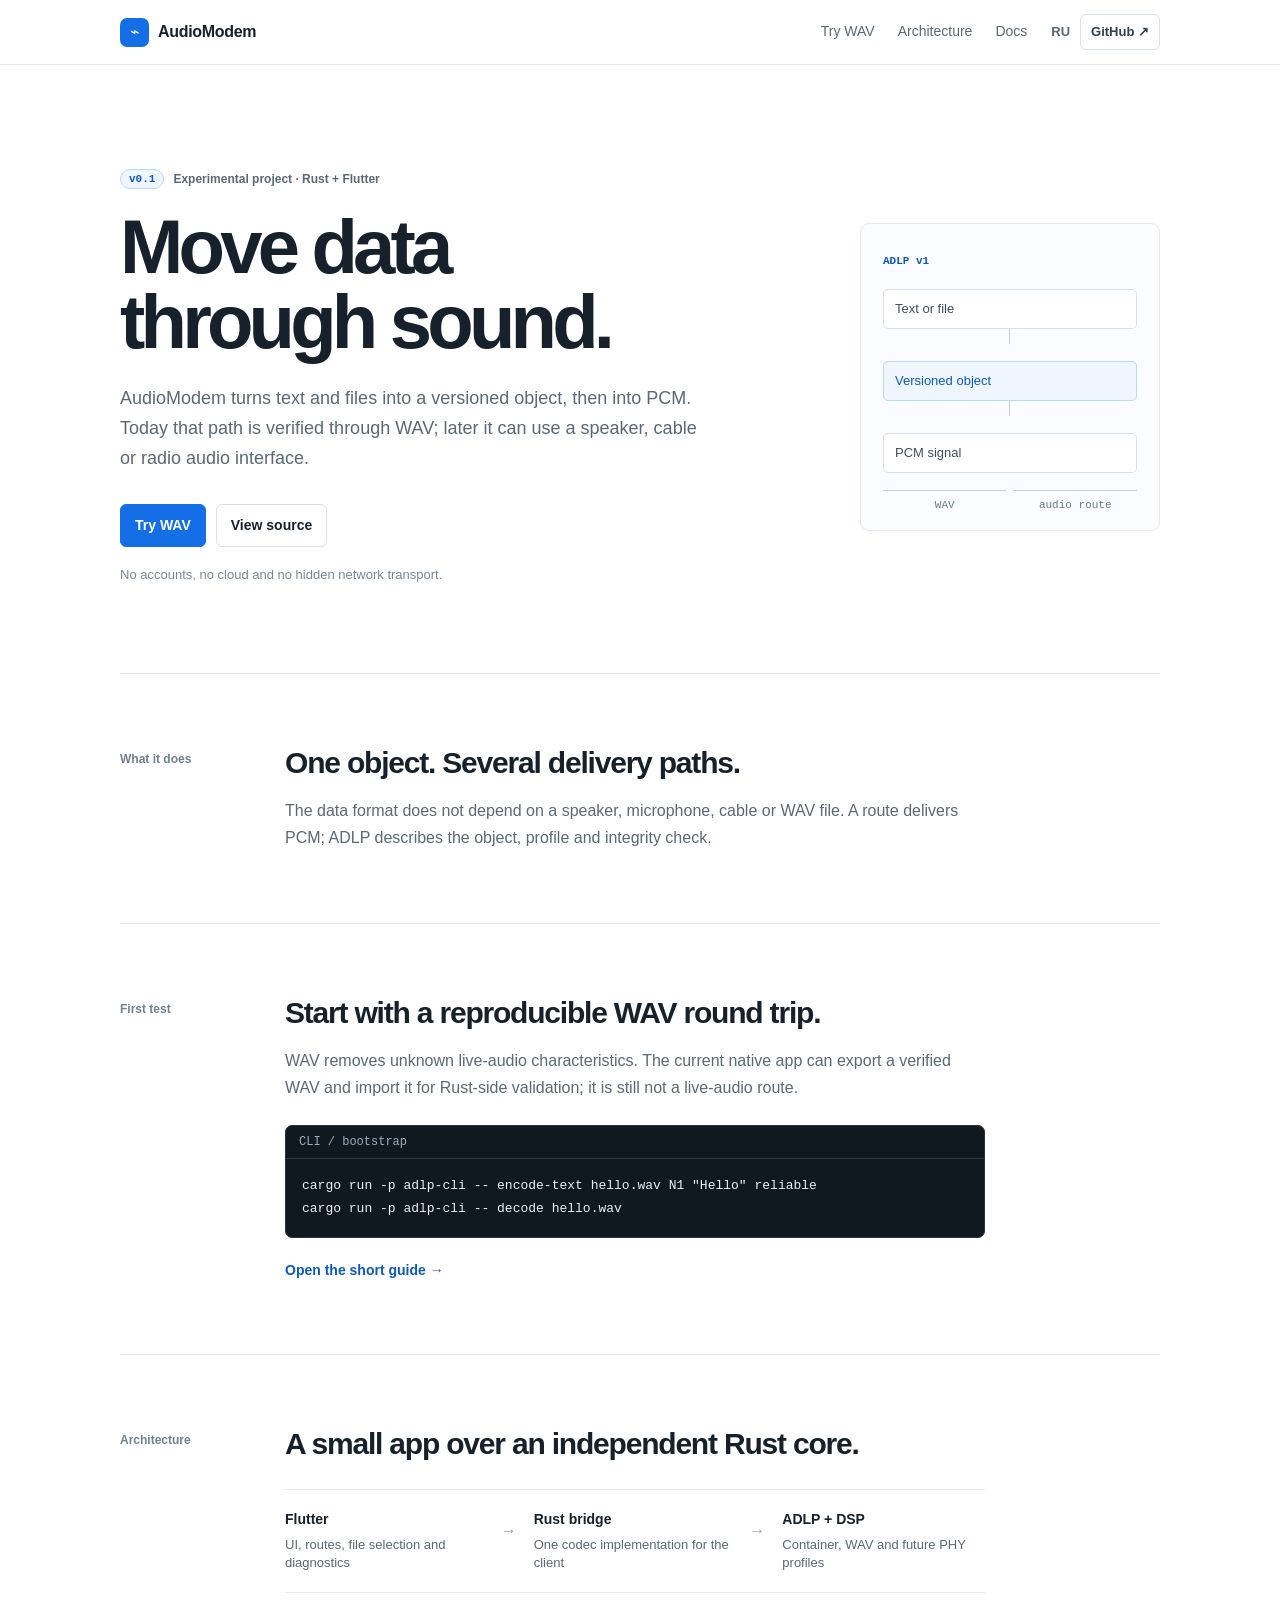
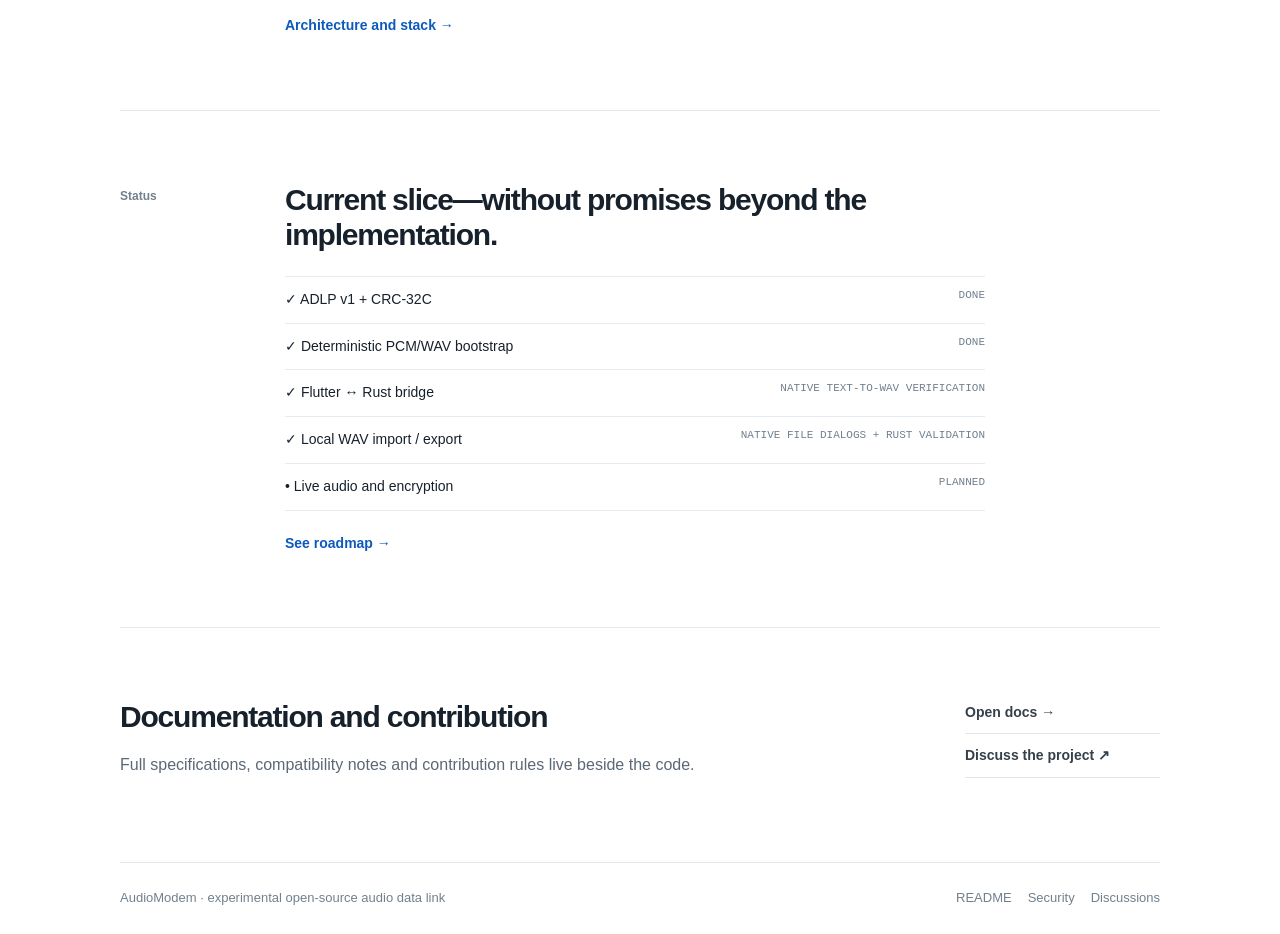
==== site/index.html @ 5440816f "feat: add WAV file transfer and golden fixture" ====
<!doctype html>
<html lang="en">
  <head>
    <meta charset="utf-8" />
    <meta name="viewport" content="width=device-width, initial-scale=1" />
    <meta name="description" content="AudioModem is an experimental open-source audio data link built with Rust and Flutter." />
    <link rel="stylesheet" href="styles.css" />
    <title>AudioModem — move data through sound</title>
  </head>
  <body>
    <header><div class="header-inner"><a class="brand" href="./"><span>⌁</span><b>AudioModem</b></a><nav><a href="#try">Try WAV</a><a href="#architecture">Architecture</a><a href="https://github.com/matveyb9/AudioModem/tree/main/docs">Docs</a></nav><div class="header-links"><a href="ru/">RU</a><a class="github" href="https://github.com/matveyb9/AudioModem">GitHub ↗</a></div></div></header>
    <main>
      <section class="hero"><div class="hero-copy"><p class="eyebrow"><span>v0.1</span> Experimental project · Rust + Flutter</p><h1>Move data<br />through sound.</h1><p class="lede">AudioModem turns text and files into a versioned object, then into PCM. Today that path is verified through WAV; later it can use a speaker, cable or radio audio interface.</p><p class="actions"><a class="primary" href="#try">Try WAV</a><a class="secondary" href="https://github.com/matveyb9/AudioModem">View source</a></p><p class="note">No accounts, no cloud and no hidden network transport.</p></div><div class="diagram"><b>ADLP v1</b><div>Text or file</div><i></i><div class="accent">Versioned object</div><i></i><div>PCM signal</div><p><span>WAV</span><span>audio route</span></p></div></section>
      <section class="split"><p>What it does</p><div><h2>One object. Several delivery paths.</h2><p>The data format does not depend on a speaker, microphone, cable or WAV file. A route delivers PCM; ADLP describes the object, profile and integrity check.</p></div></section>
      <section class="split" id="try"><p>First test</p><div><h2>Start with a reproducible WAV round trip.</h2><p>WAV removes unknown live-audio characteristics. The current native app can export a verified WAV and import it for Rust-side validation; it is still not a live-audio route.</p><pre><small>CLI / bootstrap</small><code>cargo run -p adlp-cli -- encode-text hello.wav N1 "Hello" reliable
cargo run -p adlp-cli -- decode hello.wav</code></pre><a class="text-link" href="https://github.com/matveyb9/AudioModem/blob/main/docs/guides/getting-started.md">Open the short guide →</a></div></section>
      <section class="split" id="architecture"><p>Architecture</p><div><h2>A small app over an independent Rust core.</h2><div class="flow"><div><b>Flutter</b><span>UI, routes, file selection and diagnostics</span></div><strong>→</strong><div><b>Rust bridge</b><span>One codec implementation for the client</span></div><strong>→</strong><div><b>ADLP + DSP</b><span>Container, WAV and future PHY profiles</span></div></div><a class="text-link" href="https://github.com/matveyb9/AudioModem/blob/main/docs/README.md">Architecture and stack →</a></div></section>
      <section class="split"><p>Status</p><div><h2>Current slice—without promises beyond the implementation.</h2><dl><div><dt>✓ ADLP v1 + CRC-32C</dt><dd>done</dd></div><div><dt>✓ Deterministic PCM/WAV bootstrap</dt><dd>done</dd></div><div><dt>✓ Flutter ↔ Rust bridge</dt><dd>native text-to-WAV verification</dd></div><div><dt>✓ Local WAV import / export</dt><dd>native file dialogs + Rust validation</dd></div><div><dt>• Live audio and encryption</dt><dd>planned</dd></div></dl><a class="text-link" href="https://github.com/matveyb9/AudioModem/blob/main/docs/roadmap.md">See roadmap →</a></div></section>
      <section class="links"><div><h2>Documentation and contribution</h2><p>Full specifications, compatibility notes and contribution rules live beside the code.</p></div><div><a href="https://github.com/matveyb9/AudioModem/tree/main/docs">Open docs →</a><a href="https://github.com/matveyb9/AudioModem/discussions">Discuss the project ↗</a></div></section>
    </main>
    <footer><span>AudioModem · experimental open-source audio data link</span><span><a href="https://github.com/matveyb9/AudioModem/blob/main/README.md">README</a><a href="https://github.com/matveyb9/AudioModem/blob/main/SECURITY.md">Security</a><a href="https://github.com/matveyb9/AudioModem/discussions">Discussions</a></span></footer>
  </body>
</html>
---- site/styles.css ----
/* Product One-Pager for public pages; technical detail remains in Markdown manual pages. */
:root{--ink:#17212b;--muted:#5b6875;--line:#e3e8ed;--soft:#f7f9fb;--blue:#146ee5;--blue-dark:#0d59bd;--blue-wash:#eff6ff}*{box-sizing:border-box}html{scroll-behavior:smooth}body{margin:0;background:#fff;color:var(--ink);font:16px/1.55 -apple-system,BlinkMacSystemFont,"Segoe UI",Helvetica,Arial,sans-serif}a{color:inherit;text-decoration:none}a:hover{color:var(--blue-dark)}header{position:sticky;top:0;z-index:2;border-bottom:1px solid var(--line);background:rgba(255,255,255,.94);backdrop-filter:blur(10px)}.header-inner,main,footer{width:min(1040px,calc(100% - 40px));margin:auto}.header-inner{height:64px;display:flex;align-items:center;gap:24px}.brand{display:flex;align-items:center;gap:9px;font-size:16px;letter-spacing:-.02em}.brand span{display:grid;width:29px;height:29px;place-items:center;border-radius:7px;background:var(--blue);color:#fff}.brand b{font-weight:650}.header-inner nav{display:flex;gap:23px;margin-left:auto;color:var(--muted);font-size:14px}.header-links{display:flex;align-items:center;gap:10px;color:var(--muted);font-size:13px;font-weight:600}.github{padding:7px 10px;border:1px solid #d7dfe7;border-radius:6px;color:#34404b}.hero{min-height:560px;display:grid;grid-template-columns:minmax(0,1.15fr) minmax(270px,.65fr);align-items:center;gap:clamp(40px,8vw,112px);padding:104px 0 88px}.hero-copy{max-width:650px}.eyebrow{display:flex;gap:9px;align-items:center;margin:0;color:var(--muted);font-size:12px;font-weight:600}.eyebrow span{border:1px solid #b9d7ff;border-radius:999px;padding:3px 8px;background:var(--blue-wash);color:var(--blue-dark);font:600 11px ui-monospace,SFMono-Regular,Menlo,monospace}.hero h1{margin:20px 0 0;font-size:clamp(44px,6.1vw,76px);line-height:.99;letter-spacing:-.063em}.lede{max-width:580px;margin:25px 0 0;color:var(--muted);font-size:18px;line-height:1.65}.actions{display:flex;gap:10px;flex-wrap:wrap;margin:30px 0 0}.actions a{padding:10px 14px;border:1px solid #d8e0e8;border-radius:6px;font-size:14px;font-weight:650}.actions .primary{border-color:var(--blue);background:var(--blue);color:white}.actions .primary:hover{background:var(--blue-dark)}.note{margin:18px 0 0;color:#7a8792;font-size:13px}.diagram{width:100%;max-width:300px;margin-left:auto;padding:23px 22px 19px;border:1px solid var(--line);border-radius:9px;background:#fafcff;color:#40505f}.diagram b{color:var(--blue-dark);font:600 11px ui-monospace,SFMono-Regular,Menlo,monospace}.diagram div{margin-top:17px;padding:9px 11px;border:1px solid #d8e1e9;border-radius:5px;background:#fff;font-size:13px}.diagram .accent{border-color:#b9d7ff;background:var(--blue-wash);color:var(--blue-dark)}.diagram i{display:block;width:1px;height:15px;margin:auto;background:#bed0e2}.diagram p{display:flex;gap:7px;margin:17px 0 0}.diagram p span{flex:1;border-top:1px solid #bed0e2;padding-top:8px;color:#6c7a87;text-align:center;font:11px ui-monospace,SFMono-Regular,Menlo,monospace}.split{display:grid;grid-template-columns:125px minmax(0,1fr);gap:40px;padding:72px 0;border-top:1px solid var(--line)}.split>p{margin:4px 0 0;color:#71808d;font-size:12px;font-weight:650}.split>div{max-width:700px}.split h2,.links h2{margin:0;font-size:30px;line-height:1.15;letter-spacing:-.04em}.split p:not(:first-child),.links p{margin:16px 0 0;color:var(--muted);font-size:16px;line-height:1.7}pre{overflow:auto;margin:24px 0 0;border:1px solid #253442;border-radius:7px;background:#101820;color:#eaf1f7}pre small{display:block;padding:9px 13px;border-bottom:1px solid #2b3a48;color:#9aafc1;font:12px ui-monospace,SFMono-Regular,Menlo,monospace}pre code{display:block;padding:16px;font:13px/1.75 ui-monospace,SFMono-Regular,Menlo,monospace}.text-link{display:inline-block;margin-top:22px;color:var(--blue-dark);font-size:14px;font-weight:650}.flow{display:grid;grid-template-columns:1fr 20px 1fr 20px 1fr;gap:13px;margin-top:27px;padding:19px 0;border-top:1px solid #e5ebf0;border-bottom:1px solid #e5ebf0}.flow div{display:grid;gap:5px}.flow b{font-size:14px}.flow span{color:var(--muted);font-size:13px;line-height:1.45}.flow strong{margin-top:10px;color:#92a1ad}dl{margin:24px 0 0;border-top:1px solid #e5ebf0}dl div{display:flex;justify-content:space-between;gap:20px;padding:12px 0;border-bottom:1px solid #e5ebf0}dt{font-size:14px}dd{margin:0;color:#71808d;font:11px ui-monospace,SFMono-Regular,Menlo,monospace;text-transform:uppercase}.links{display:grid;grid-template-columns:1fr auto;align-items:end;gap:40px;padding:72px 0 84px;border-top:1px solid var(--line)}.links>div:first-child{max-width:580px}.links>div:last-child{display:grid;gap:11px;min-width:195px}.links a{padding-bottom:10px;border-bottom:1px solid #dfe6ec;color:#34404b;font-size:14px;font-weight:650}footer{display:flex;justify-content:space-between;gap:22px;padding:25px 0;border-top:1px solid var(--line);color:#71808d;font-size:13px}footer span:last-child{display:flex;gap:16px}@media(max-width:780px){.header-inner,main,footer{width:calc(100% - 28px)}.header-inner{height:58px}.header-inner nav{display:none}.header-links{margin-left:auto}.github{font-size:0;padding:7px}.github::after{content:"↗";font-size:14px}.hero{min-height:0;grid-template-columns:1fr;gap:42px;padding:60px 0 68px}.hero h1{font-size:48px}.lede{font-size:16px}.diagram{max-width:100%;margin-left:0}.split{grid-template-columns:1fr;gap:16px;padding:49px 0}.split h2,.links h2{font-size:27px}.flow{grid-template-columns:1fr;gap:0}.flow strong{transform:rotate(90deg);margin:7px 0}.links{grid-template-columns:1fr;gap:28px;padding:54px 0 65px}.links>div:last-child{width:100%}footer{flex-direction:column;gap:9px}footer span:last-child{gap:14px;flex-wrap:wrap}}
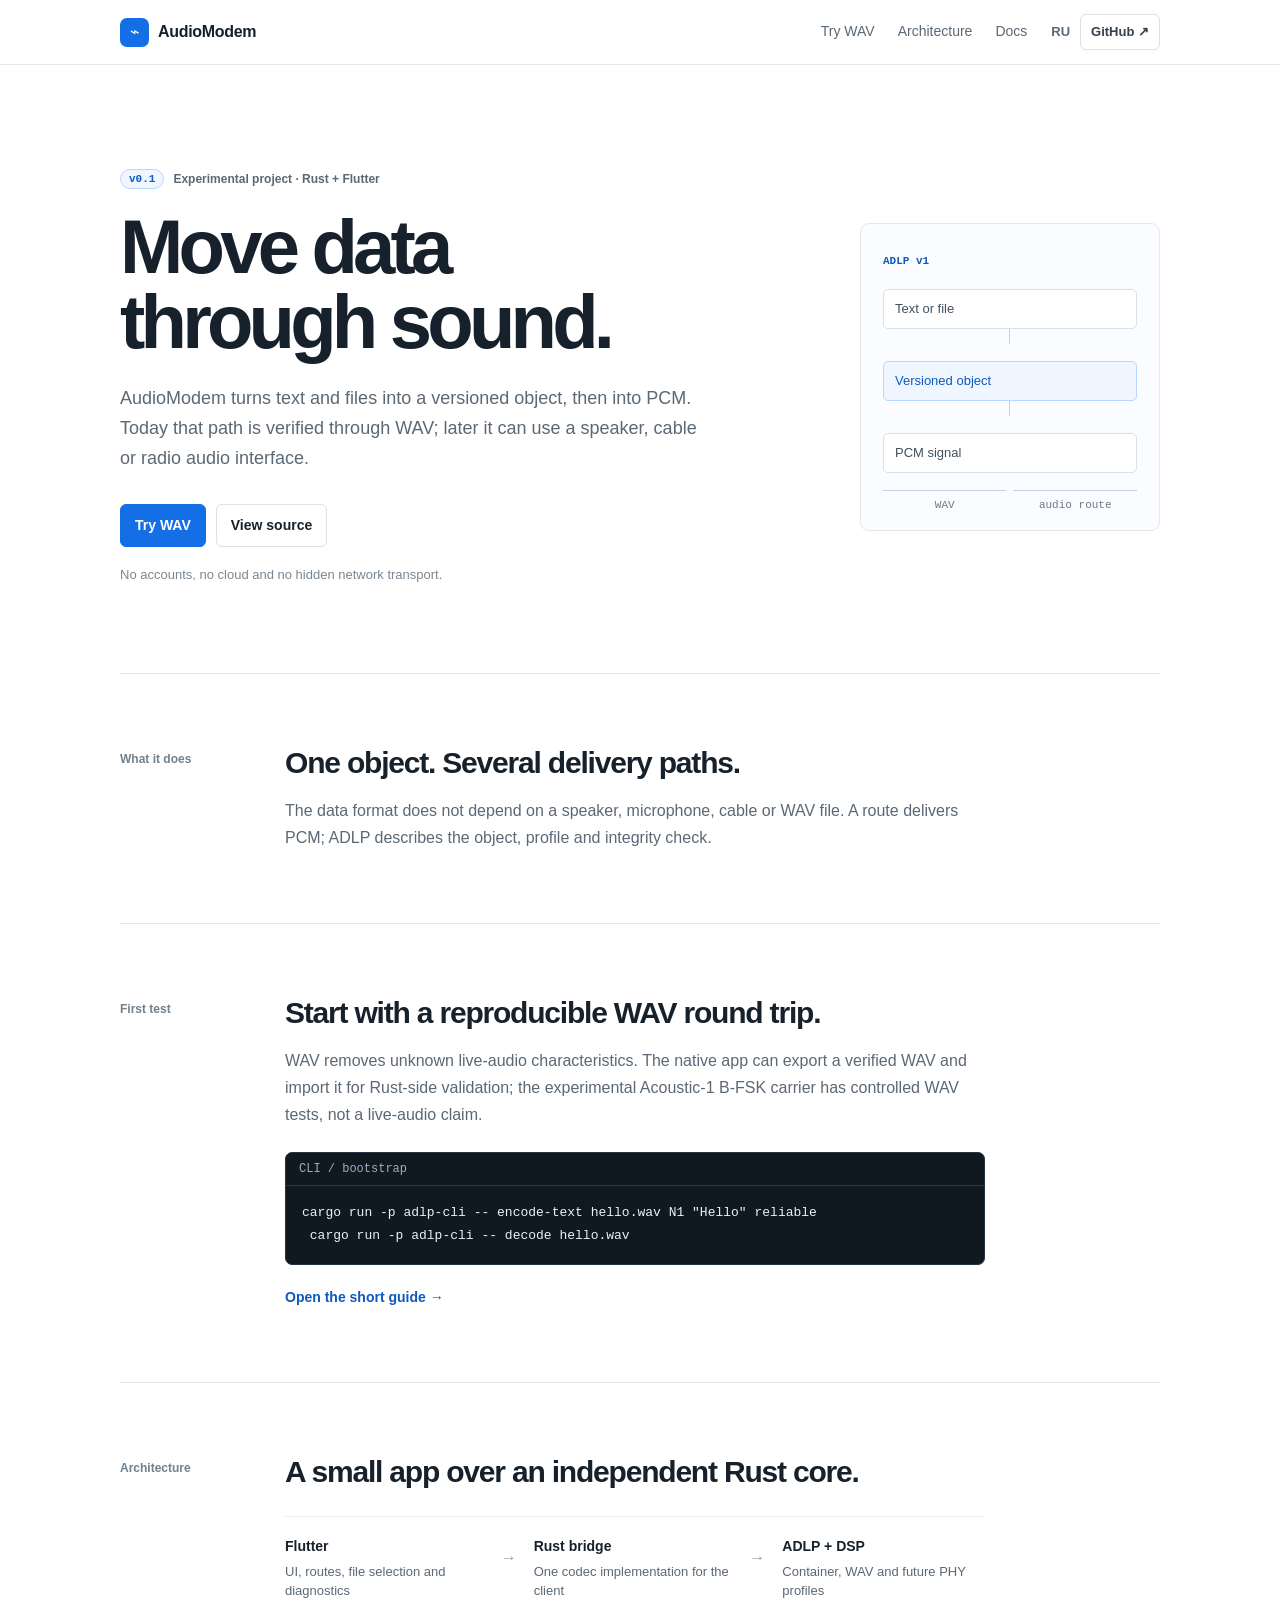
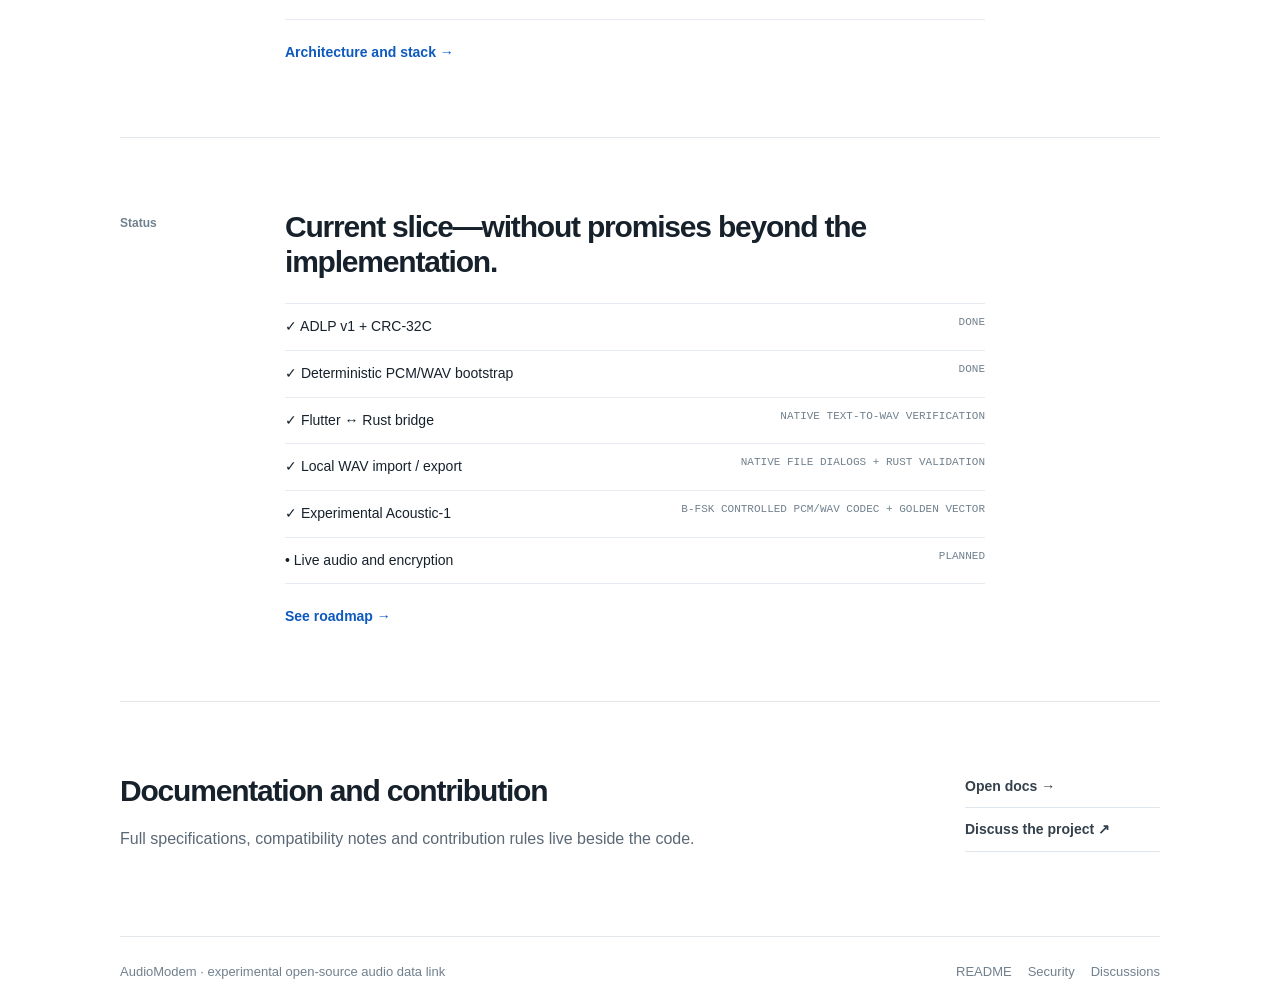
==== commit ac3df2ab: "feat: add experimental Acoustic-1 PHY" ====
--- a/site/index.html
+++ b/site/index.html
@@ -12,10 +12,10 @@
     <main>
       <section class="hero"><div class="hero-copy"><p class="eyebrow"><span>v0.1</span> Experimental project · Rust + Flutter</p><h1>Move data<br />through sound.</h1><p class="lede">AudioModem turns text and files into a versioned object, then into PCM. Today that path is verified through WAV; later it can use a speaker, cable or radio audio interface.</p><p class="actions"><a class="primary" href="#try">Try WAV</a><a class="secondary" href="https://github.com/matveyb9/AudioModem">View source</a></p><p class="note">No accounts, no cloud and no hidden network transport.</p></div><div class="diagram"><b>ADLP v1</b><div>Text or file</div><i></i><div class="accent">Versioned object</div><i></i><div>PCM signal</div><p><span>WAV</span><span>audio route</span></p></div></section>
       <section class="split"><p>What it does</p><div><h2>One object. Several delivery paths.</h2><p>The data format does not depend on a speaker, microphone, cable or WAV file. A route delivers PCM; ADLP describes the object, profile and integrity check.</p></div></section>
-      <section class="split" id="try"><p>First test</p><div><h2>Start with a reproducible WAV round trip.</h2><p>WAV removes unknown live-audio characteristics. The current native app can export a verified WAV and import it for Rust-side validation; it is still not a live-audio route.</p><pre><small>CLI / bootstrap</small><code>cargo run -p adlp-cli -- encode-text hello.wav N1 "Hello" reliable
-cargo run -p adlp-cli -- decode hello.wav</code></pre><a class="text-link" href="https://github.com/matveyb9/AudioModem/blob/main/docs/guides/getting-started.md">Open the short guide →</a></div></section>
+      <section class="split" id="try"><p>First test</p><div><h2>Start with a reproducible WAV round trip.</h2><p>WAV removes unknown live-audio characteristics. The native app can export a verified WAV and import it for Rust-side validation; the experimental Acoustic-1 B-FSK carrier has controlled WAV tests, not a live-audio claim.</p><pre><small>CLI / bootstrap</small><code>cargo run -p adlp-cli -- encode-text hello.wav N1 "Hello" reliable
+ cargo run -p adlp-cli -- decode hello.wav</code></pre><a class="text-link" href="https://github.com/matveyb9/AudioModem/blob/main/docs/guides/getting-started.md">Open the short guide →</a></div></section>
       <section class="split" id="architecture"><p>Architecture</p><div><h2>A small app over an independent Rust core.</h2><div class="flow"><div><b>Flutter</b><span>UI, routes, file selection and diagnostics</span></div><strong>→</strong><div><b>Rust bridge</b><span>One codec implementation for the client</span></div><strong>→</strong><div><b>ADLP + DSP</b><span>Container, WAV and future PHY profiles</span></div></div><a class="text-link" href="https://github.com/matveyb9/AudioModem/blob/main/docs/README.md">Architecture and stack →</a></div></section>
-      <section class="split"><p>Status</p><div><h2>Current slice—without promises beyond the implementation.</h2><dl><div><dt>✓ ADLP v1 + CRC-32C</dt><dd>done</dd></div><div><dt>✓ Deterministic PCM/WAV bootstrap</dt><dd>done</dd></div><div><dt>✓ Flutter ↔ Rust bridge</dt><dd>native text-to-WAV verification</dd></div><div><dt>✓ Local WAV import / export</dt><dd>native file dialogs + Rust validation</dd></div><div><dt>• Live audio and encryption</dt><dd>planned</dd></div></dl><a class="text-link" href="https://github.com/matveyb9/AudioModem/blob/main/docs/roadmap.md">See roadmap →</a></div></section>
+      <section class="split"><p>Status</p><div><h2>Current slice—without promises beyond the implementation.</h2><dl><div><dt>✓ ADLP v1 + CRC-32C</dt><dd>done</dd></div><div><dt>✓ Deterministic PCM/WAV bootstrap</dt><dd>done</dd></div><div><dt>✓ Flutter ↔ Rust bridge</dt><dd>native text-to-WAV verification</dd></div><div><dt>✓ Local WAV import / export</dt><dd>native file dialogs + Rust validation</dd></div><div><dt>✓ Experimental Acoustic-1</dt><dd>B-FSK controlled PCM/WAV codec + golden vector</dd></div><div><dt>• Live audio and encryption</dt><dd>planned</dd></div></dl><a class="text-link" href="https://github.com/matveyb9/AudioModem/blob/main/docs/roadmap.md">See roadmap →</a></div></section>
       <section class="links"><div><h2>Documentation and contribution</h2><p>Full specifications, compatibility notes and contribution rules live beside the code.</p></div><div><a href="https://github.com/matveyb9/AudioModem/tree/main/docs">Open docs →</a><a href="https://github.com/matveyb9/AudioModem/discussions">Discuss the project ↗</a></div></section>
     </main>
     <footer><span>AudioModem · experimental open-source audio data link</span><span><a href="https://github.com/matveyb9/AudioModem/blob/main/README.md">README</a><a href="https://github.com/matveyb9/AudioModem/blob/main/SECURITY.md">Security</a><a href="https://github.com/matveyb9/AudioModem/discussions">Discussions</a></span></footer>
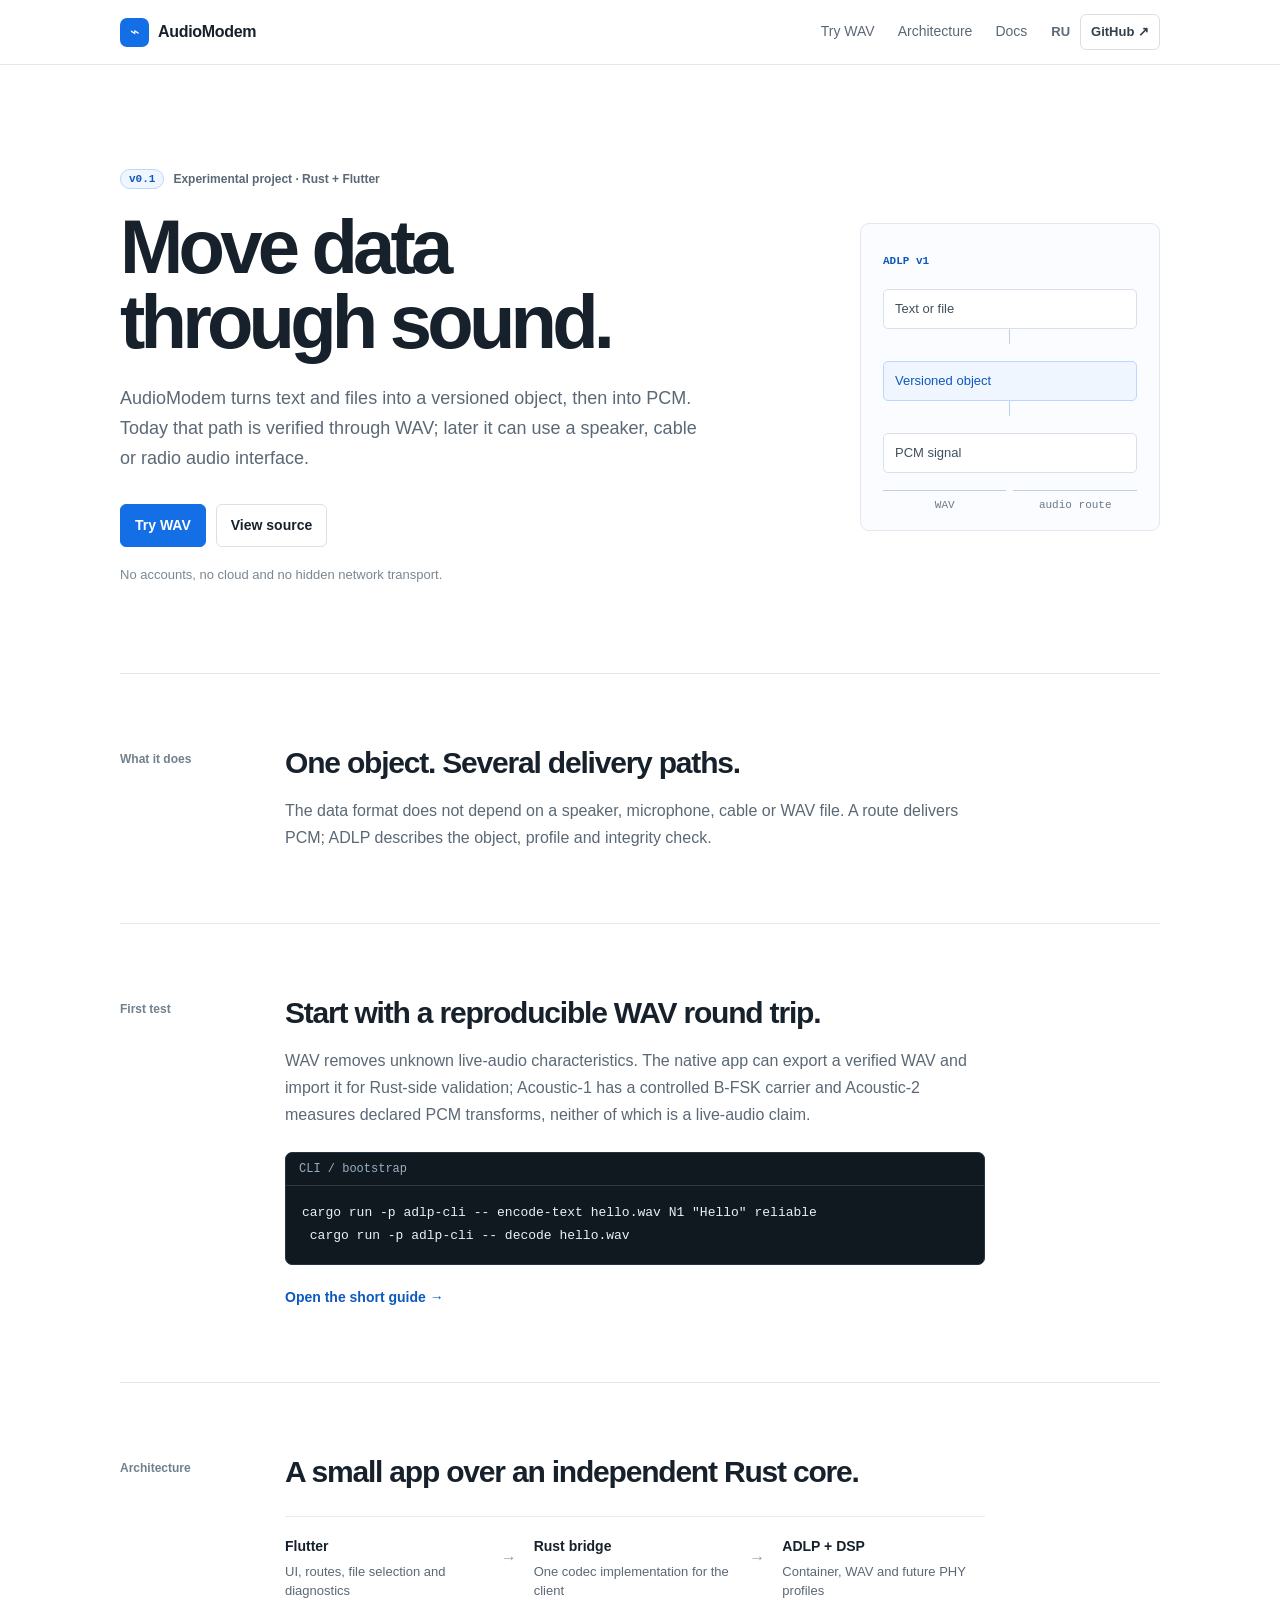
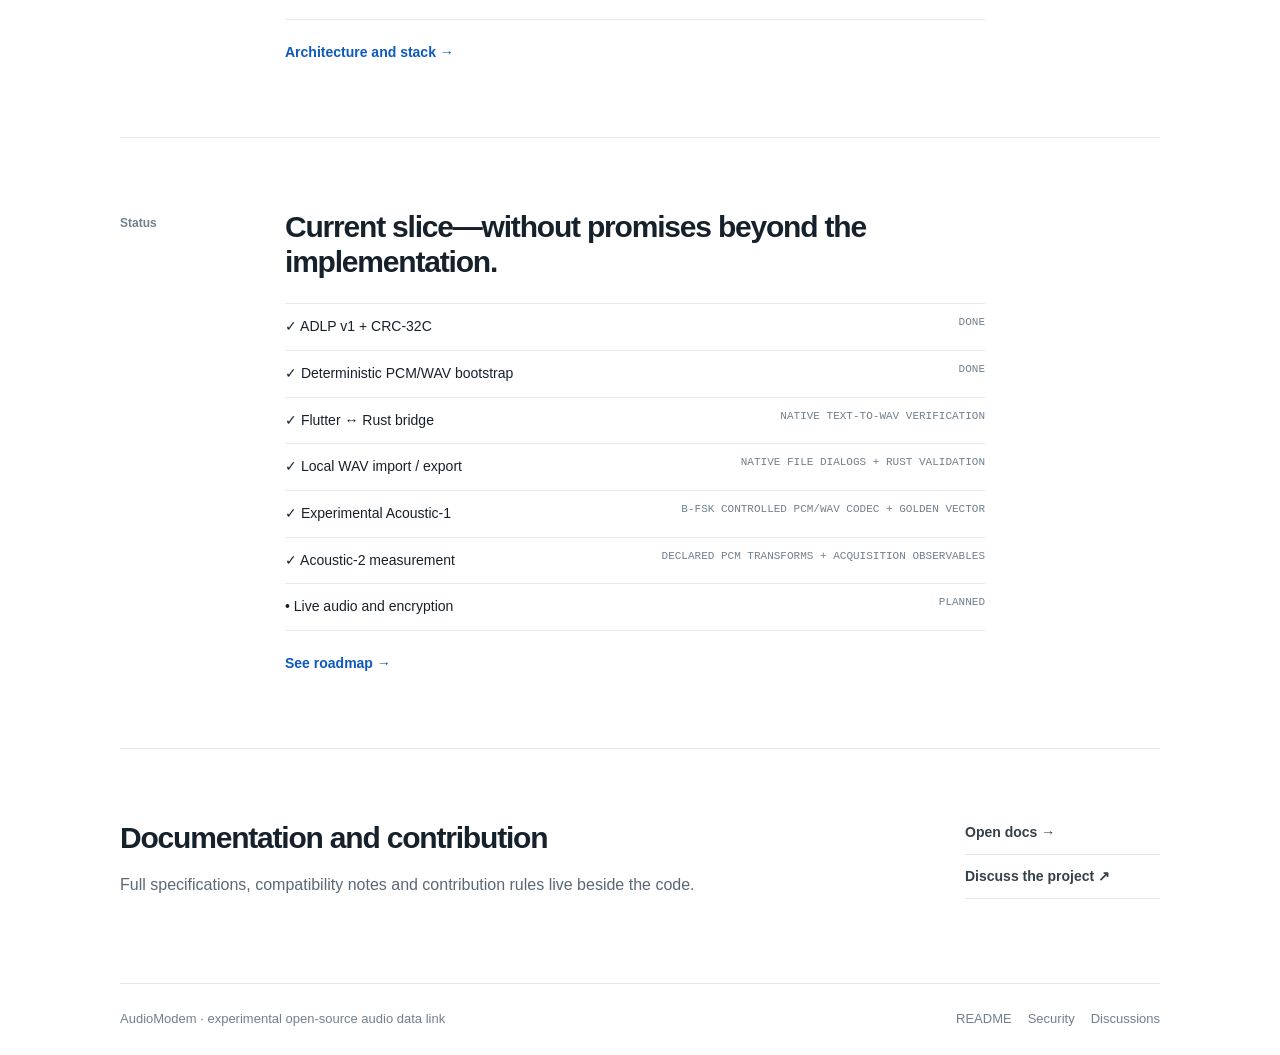
==== commit 77359a51: "feat: add Acoustic-2 measurement harness" ====
--- a/site/index.html
+++ b/site/index.html
@@ -12,10 +12,10 @@
     <main>
       <section class="hero"><div class="hero-copy"><p class="eyebrow"><span>v0.1</span> Experimental project · Rust + Flutter</p><h1>Move data<br />through sound.</h1><p class="lede">AudioModem turns text and files into a versioned object, then into PCM. Today that path is verified through WAV; later it can use a speaker, cable or radio audio interface.</p><p class="actions"><a class="primary" href="#try">Try WAV</a><a class="secondary" href="https://github.com/matveyb9/AudioModem">View source</a></p><p class="note">No accounts, no cloud and no hidden network transport.</p></div><div class="diagram"><b>ADLP v1</b><div>Text or file</div><i></i><div class="accent">Versioned object</div><i></i><div>PCM signal</div><p><span>WAV</span><span>audio route</span></p></div></section>
       <section class="split"><p>What it does</p><div><h2>One object. Several delivery paths.</h2><p>The data format does not depend on a speaker, microphone, cable or WAV file. A route delivers PCM; ADLP describes the object, profile and integrity check.</p></div></section>
-      <section class="split" id="try"><p>First test</p><div><h2>Start with a reproducible WAV round trip.</h2><p>WAV removes unknown live-audio characteristics. The native app can export a verified WAV and import it for Rust-side validation; the experimental Acoustic-1 B-FSK carrier has controlled WAV tests, not a live-audio claim.</p><pre><small>CLI / bootstrap</small><code>cargo run -p adlp-cli -- encode-text hello.wav N1 "Hello" reliable
+      <section class="split" id="try"><p>First test</p><div><h2>Start with a reproducible WAV round trip.</h2><p>WAV removes unknown live-audio characteristics. The native app can export a verified WAV and import it for Rust-side validation; Acoustic-1 has a controlled B-FSK carrier and Acoustic-2 measures declared PCM transforms, neither of which is a live-audio claim.</p><pre><small>CLI / bootstrap</small><code>cargo run -p adlp-cli -- encode-text hello.wav N1 "Hello" reliable
  cargo run -p adlp-cli -- decode hello.wav</code></pre><a class="text-link" href="https://github.com/matveyb9/AudioModem/blob/main/docs/guides/getting-started.md">Open the short guide →</a></div></section>
       <section class="split" id="architecture"><p>Architecture</p><div><h2>A small app over an independent Rust core.</h2><div class="flow"><div><b>Flutter</b><span>UI, routes, file selection and diagnostics</span></div><strong>→</strong><div><b>Rust bridge</b><span>One codec implementation for the client</span></div><strong>→</strong><div><b>ADLP + DSP</b><span>Container, WAV and future PHY profiles</span></div></div><a class="text-link" href="https://github.com/matveyb9/AudioModem/blob/main/docs/README.md">Architecture and stack →</a></div></section>
-      <section class="split"><p>Status</p><div><h2>Current slice—without promises beyond the implementation.</h2><dl><div><dt>✓ ADLP v1 + CRC-32C</dt><dd>done</dd></div><div><dt>✓ Deterministic PCM/WAV bootstrap</dt><dd>done</dd></div><div><dt>✓ Flutter ↔ Rust bridge</dt><dd>native text-to-WAV verification</dd></div><div><dt>✓ Local WAV import / export</dt><dd>native file dialogs + Rust validation</dd></div><div><dt>✓ Experimental Acoustic-1</dt><dd>B-FSK controlled PCM/WAV codec + golden vector</dd></div><div><dt>• Live audio and encryption</dt><dd>planned</dd></div></dl><a class="text-link" href="https://github.com/matveyb9/AudioModem/blob/main/docs/roadmap.md">See roadmap →</a></div></section>
+      <section class="split"><p>Status</p><div><h2>Current slice—without promises beyond the implementation.</h2><dl><div><dt>✓ ADLP v1 + CRC-32C</dt><dd>done</dd></div><div><dt>✓ Deterministic PCM/WAV bootstrap</dt><dd>done</dd></div><div><dt>✓ Flutter ↔ Rust bridge</dt><dd>native text-to-WAV verification</dd></div><div><dt>✓ Local WAV import / export</dt><dd>native file dialogs + Rust validation</dd></div><div><dt>✓ Experimental Acoustic-1</dt><dd>B-FSK controlled PCM/WAV codec + golden vector</dd></div><div><dt>✓ Acoustic-2 measurement</dt><dd>declared PCM transforms + acquisition observables</dd></div><div><dt>• Live audio and encryption</dt><dd>planned</dd></div></dl><a class="text-link" href="https://github.com/matveyb9/AudioModem/blob/main/docs/roadmap.md">See roadmap →</a></div></section>
       <section class="links"><div><h2>Documentation and contribution</h2><p>Full specifications, compatibility notes and contribution rules live beside the code.</p></div><div><a href="https://github.com/matveyb9/AudioModem/tree/main/docs">Open docs →</a><a href="https://github.com/matveyb9/AudioModem/discussions">Discuss the project ↗</a></div></section>
     </main>
     <footer><span>AudioModem · experimental open-source audio data link</span><span><a href="https://github.com/matveyb9/AudioModem/blob/main/README.md">README</a><a href="https://github.com/matveyb9/AudioModem/blob/main/SECURITY.md">Security</a><a href="https://github.com/matveyb9/AudioModem/discussions">Discussions</a></span></footer>
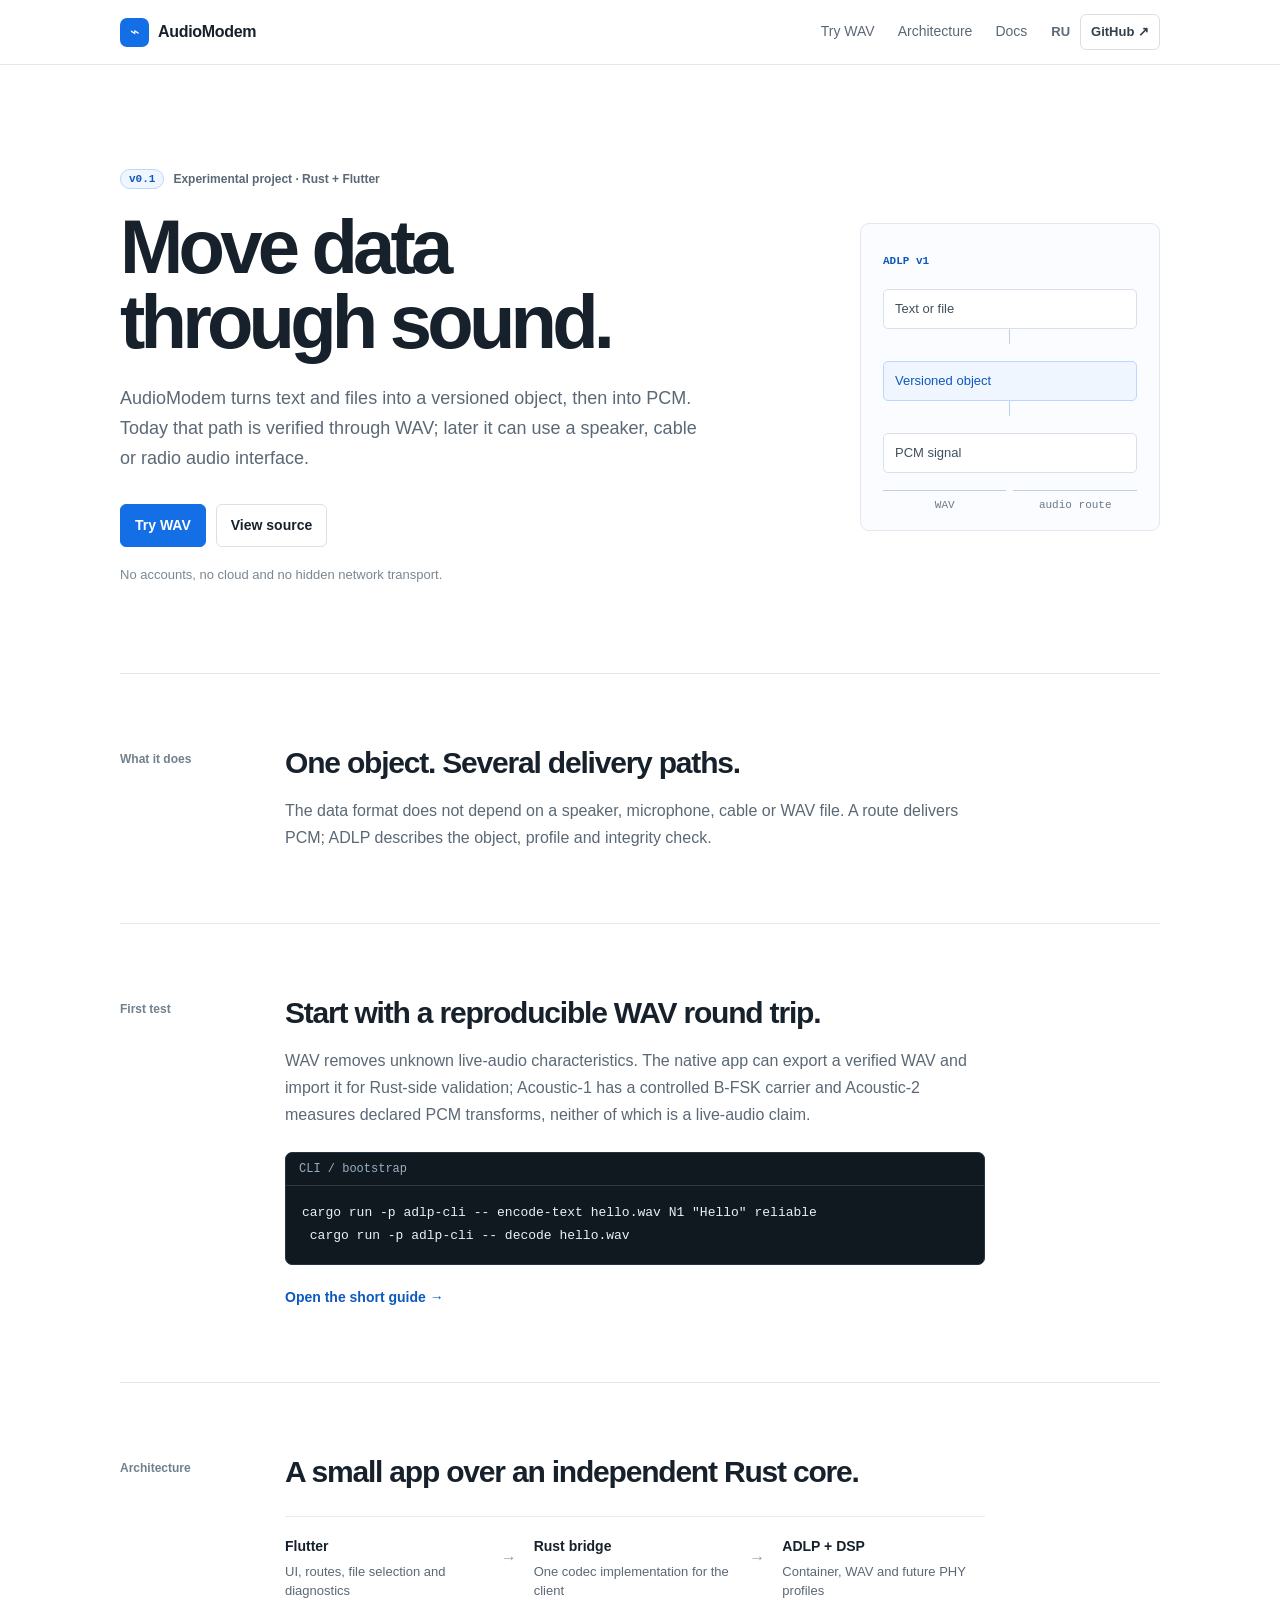
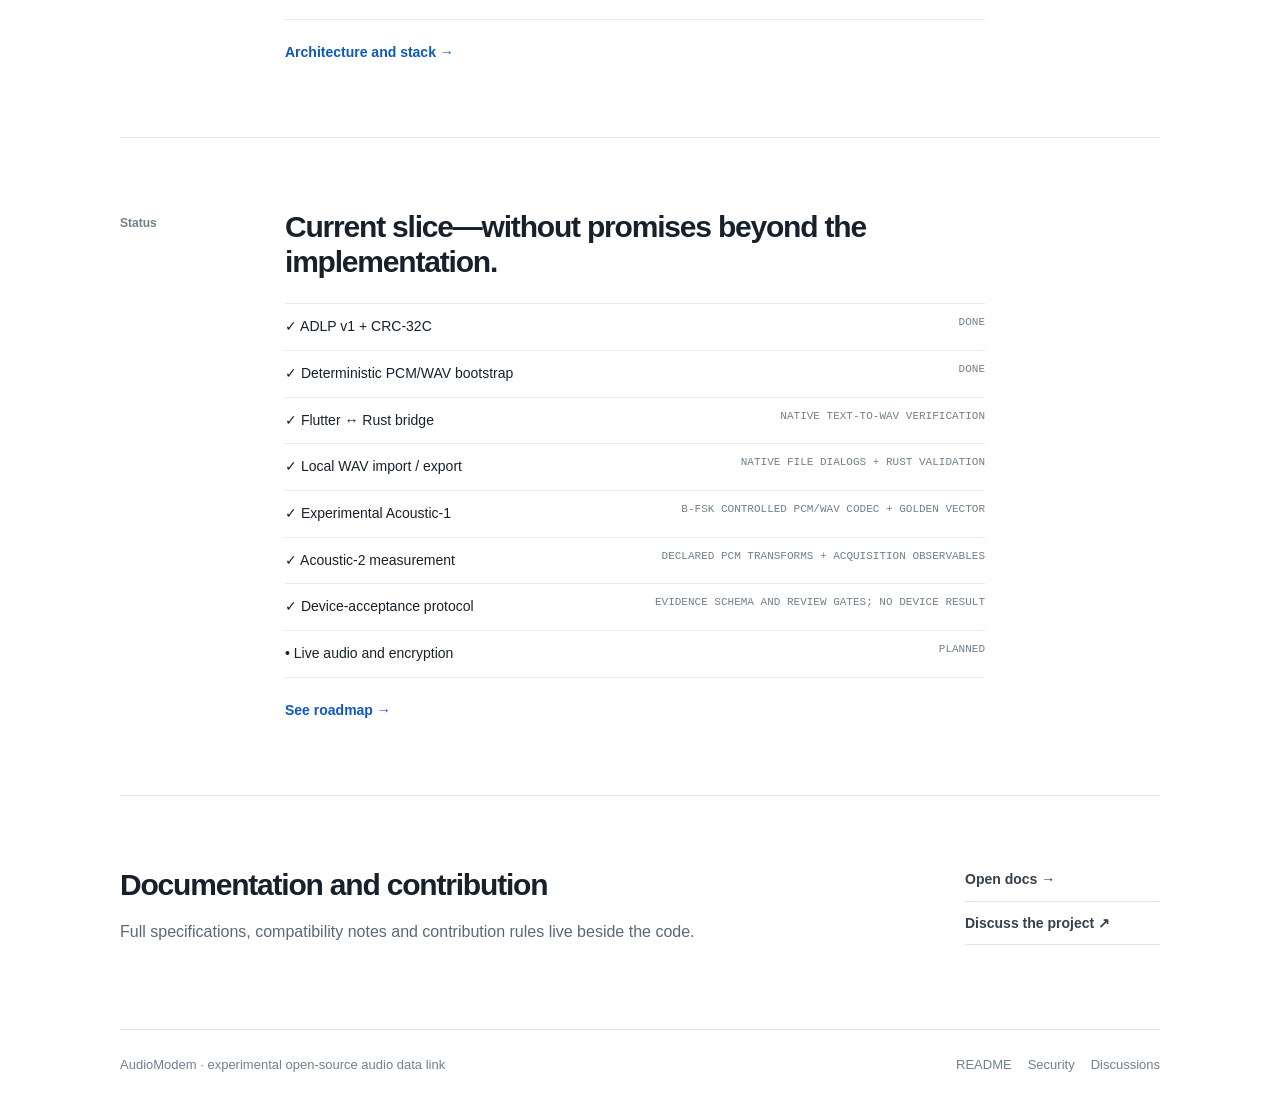
==== commit 0215f888: "feat: add device acceptance protocol" ====
--- a/site/index.html
+++ b/site/index.html
@@ -15,7 +15,7 @@
       <section class="split" id="try"><p>First test</p><div><h2>Start with a reproducible WAV round trip.</h2><p>WAV removes unknown live-audio characteristics. The native app can export a verified WAV and import it for Rust-side validation; Acoustic-1 has a controlled B-FSK carrier and Acoustic-2 measures declared PCM transforms, neither of which is a live-audio claim.</p><pre><small>CLI / bootstrap</small><code>cargo run -p adlp-cli -- encode-text hello.wav N1 "Hello" reliable
  cargo run -p adlp-cli -- decode hello.wav</code></pre><a class="text-link" href="https://github.com/matveyb9/AudioModem/blob/main/docs/guides/getting-started.md">Open the short guide →</a></div></section>
       <section class="split" id="architecture"><p>Architecture</p><div><h2>A small app over an independent Rust core.</h2><div class="flow"><div><b>Flutter</b><span>UI, routes, file selection and diagnostics</span></div><strong>→</strong><div><b>Rust bridge</b><span>One codec implementation for the client</span></div><strong>→</strong><div><b>ADLP + DSP</b><span>Container, WAV and future PHY profiles</span></div></div><a class="text-link" href="https://github.com/matveyb9/AudioModem/blob/main/docs/README.md">Architecture and stack →</a></div></section>
-      <section class="split"><p>Status</p><div><h2>Current slice—without promises beyond the implementation.</h2><dl><div><dt>✓ ADLP v1 + CRC-32C</dt><dd>done</dd></div><div><dt>✓ Deterministic PCM/WAV bootstrap</dt><dd>done</dd></div><div><dt>✓ Flutter ↔ Rust bridge</dt><dd>native text-to-WAV verification</dd></div><div><dt>✓ Local WAV import / export</dt><dd>native file dialogs + Rust validation</dd></div><div><dt>✓ Experimental Acoustic-1</dt><dd>B-FSK controlled PCM/WAV codec + golden vector</dd></div><div><dt>✓ Acoustic-2 measurement</dt><dd>declared PCM transforms + acquisition observables</dd></div><div><dt>• Live audio and encryption</dt><dd>planned</dd></div></dl><a class="text-link" href="https://github.com/matveyb9/AudioModem/blob/main/docs/roadmap.md">See roadmap →</a></div></section>
+      <section class="split"><p>Status</p><div><h2>Current slice—without promises beyond the implementation.</h2><dl><div><dt>✓ ADLP v1 + CRC-32C</dt><dd>done</dd></div><div><dt>✓ Deterministic PCM/WAV bootstrap</dt><dd>done</dd></div><div><dt>✓ Flutter ↔ Rust bridge</dt><dd>native text-to-WAV verification</dd></div><div><dt>✓ Local WAV import / export</dt><dd>native file dialogs + Rust validation</dd></div><div><dt>✓ Experimental Acoustic-1</dt><dd>B-FSK controlled PCM/WAV codec + golden vector</dd></div><div><dt>✓ Acoustic-2 measurement</dt><dd>declared PCM transforms + acquisition observables</dd></div><div><dt>✓ Device-acceptance protocol</dt><dd>evidence schema and review gates; no device result</dd></div><div><dt>• Live audio and encryption</dt><dd>planned</dd></div></dl><a class="text-link" href="https://github.com/matveyb9/AudioModem/blob/main/docs/roadmap.md">See roadmap →</a></div></section>
       <section class="links"><div><h2>Documentation and contribution</h2><p>Full specifications, compatibility notes and contribution rules live beside the code.</p></div><div><a href="https://github.com/matveyb9/AudioModem/tree/main/docs">Open docs →</a><a href="https://github.com/matveyb9/AudioModem/discussions">Discuss the project ↗</a></div></section>
     </main>
     <footer><span>AudioModem · experimental open-source audio data link</span><span><a href="https://github.com/matveyb9/AudioModem/blob/main/README.md">README</a><a href="https://github.com/matveyb9/AudioModem/blob/main/SECURITY.md">Security</a><a href="https://github.com/matveyb9/AudioModem/discussions">Discussions</a></span></footer>
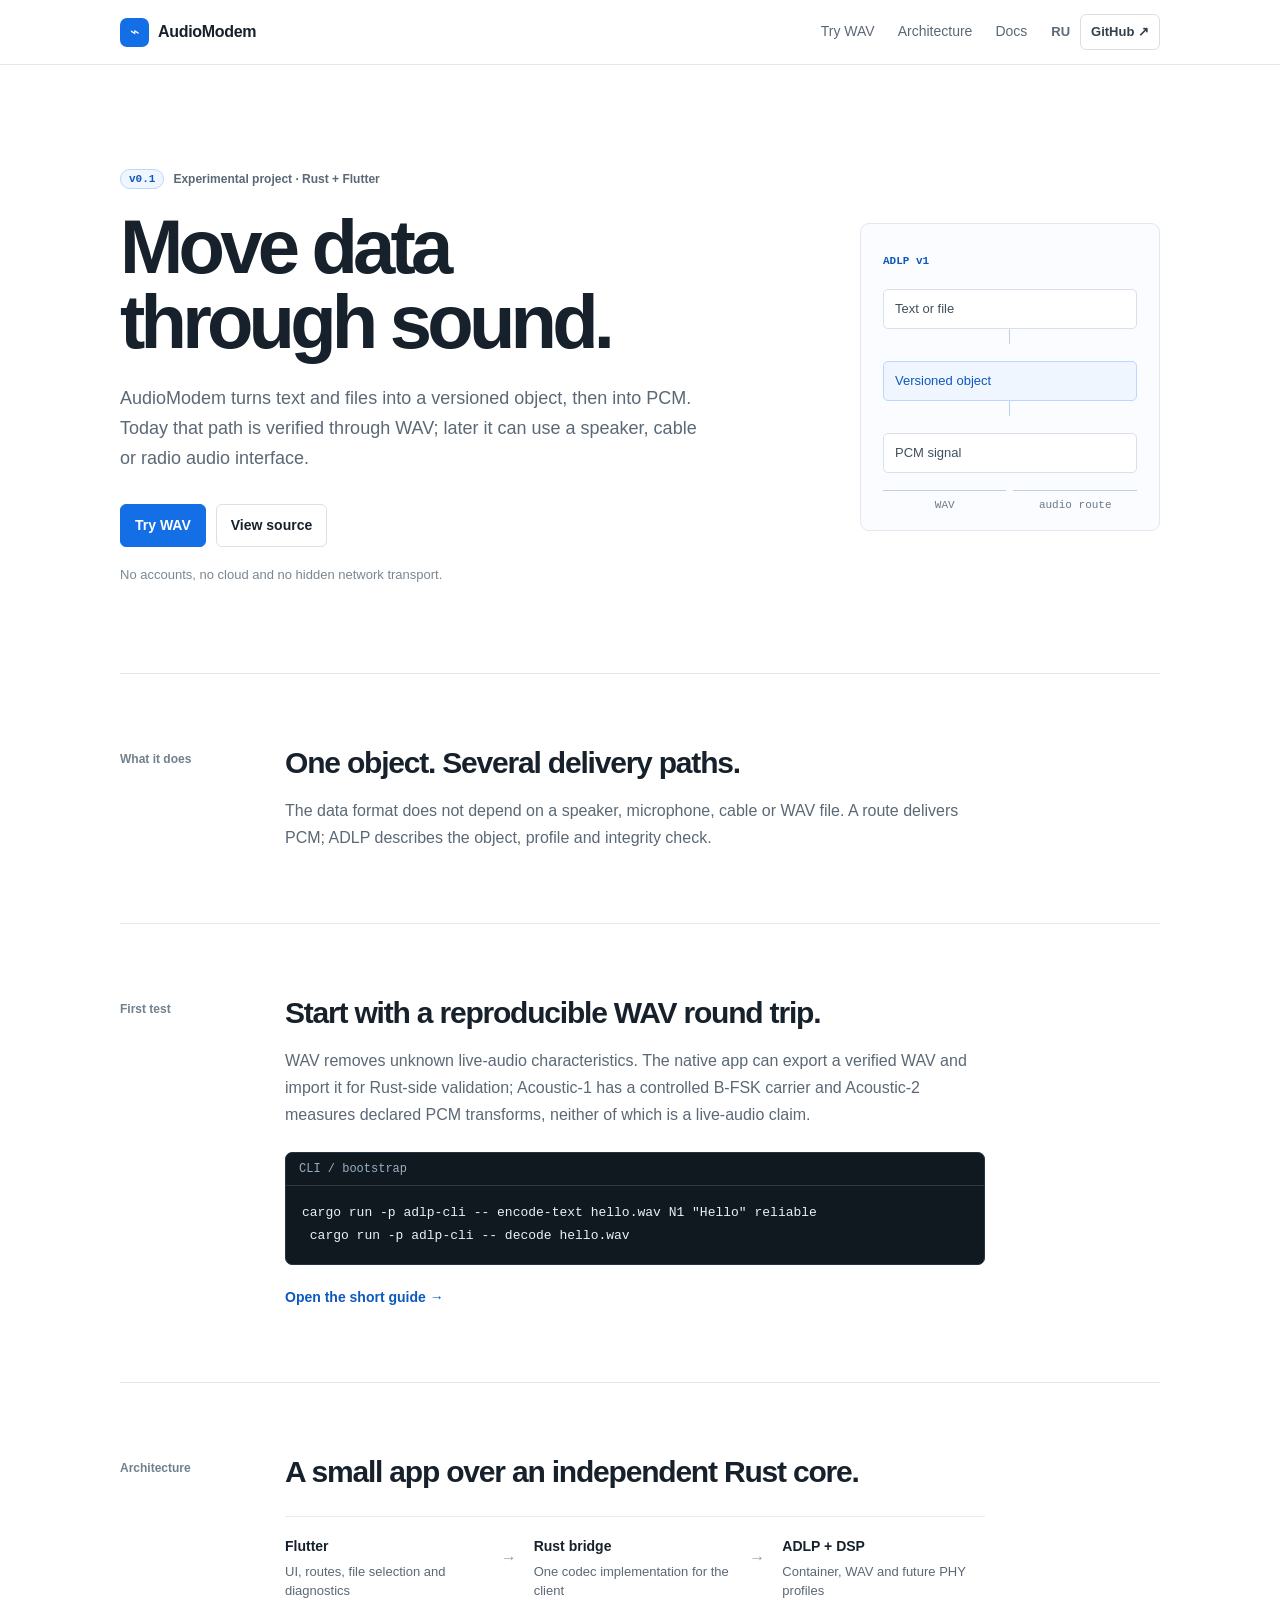
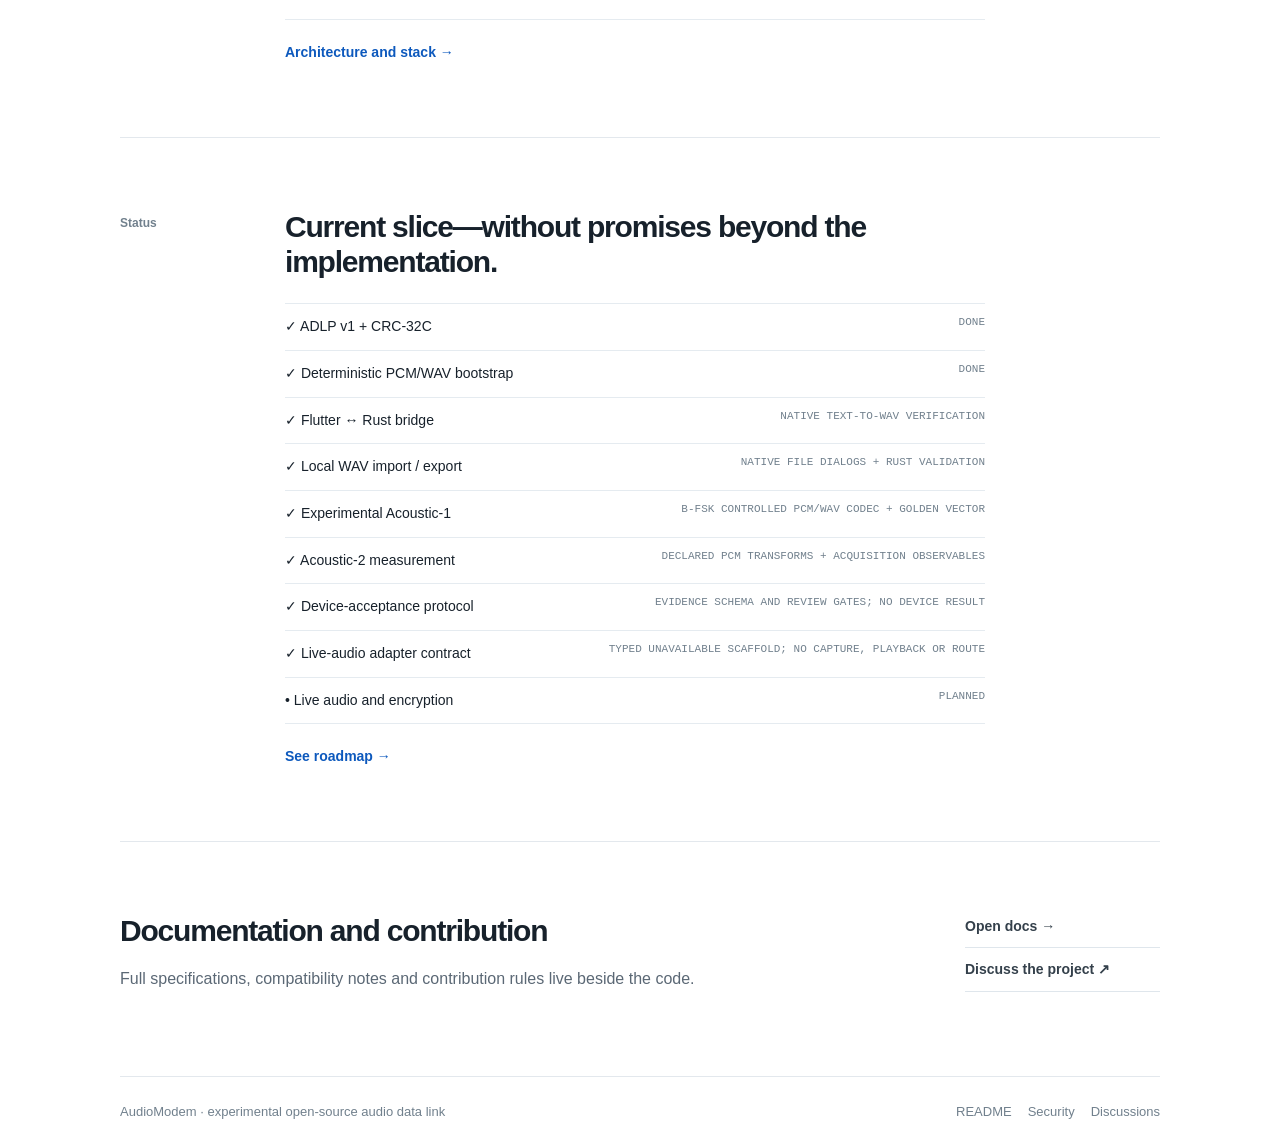
==== commit 17ae7ced: "feat: add constrained live-audio adapter contract" ====
--- a/site/index.html
+++ b/site/index.html
@@ -15,7 +15,7 @@
       <section class="split" id="try"><p>First test</p><div><h2>Start with a reproducible WAV round trip.</h2><p>WAV removes unknown live-audio characteristics. The native app can export a verified WAV and import it for Rust-side validation; Acoustic-1 has a controlled B-FSK carrier and Acoustic-2 measures declared PCM transforms, neither of which is a live-audio claim.</p><pre><small>CLI / bootstrap</small><code>cargo run -p adlp-cli -- encode-text hello.wav N1 "Hello" reliable
  cargo run -p adlp-cli -- decode hello.wav</code></pre><a class="text-link" href="https://github.com/matveyb9/AudioModem/blob/main/docs/guides/getting-started.md">Open the short guide →</a></div></section>
       <section class="split" id="architecture"><p>Architecture</p><div><h2>A small app over an independent Rust core.</h2><div class="flow"><div><b>Flutter</b><span>UI, routes, file selection and diagnostics</span></div><strong>→</strong><div><b>Rust bridge</b><span>One codec implementation for the client</span></div><strong>→</strong><div><b>ADLP + DSP</b><span>Container, WAV and future PHY profiles</span></div></div><a class="text-link" href="https://github.com/matveyb9/AudioModem/blob/main/docs/README.md">Architecture and stack →</a></div></section>
-      <section class="split"><p>Status</p><div><h2>Current slice—without promises beyond the implementation.</h2><dl><div><dt>✓ ADLP v1 + CRC-32C</dt><dd>done</dd></div><div><dt>✓ Deterministic PCM/WAV bootstrap</dt><dd>done</dd></div><div><dt>✓ Flutter ↔ Rust bridge</dt><dd>native text-to-WAV verification</dd></div><div><dt>✓ Local WAV import / export</dt><dd>native file dialogs + Rust validation</dd></div><div><dt>✓ Experimental Acoustic-1</dt><dd>B-FSK controlled PCM/WAV codec + golden vector</dd></div><div><dt>✓ Acoustic-2 measurement</dt><dd>declared PCM transforms + acquisition observables</dd></div><div><dt>✓ Device-acceptance protocol</dt><dd>evidence schema and review gates; no device result</dd></div><div><dt>• Live audio and encryption</dt><dd>planned</dd></div></dl><a class="text-link" href="https://github.com/matveyb9/AudioModem/blob/main/docs/roadmap.md">See roadmap →</a></div></section>
+      <section class="split"><p>Status</p><div><h2>Current slice—without promises beyond the implementation.</h2><dl><div><dt>✓ ADLP v1 + CRC-32C</dt><dd>done</dd></div><div><dt>✓ Deterministic PCM/WAV bootstrap</dt><dd>done</dd></div><div><dt>✓ Flutter ↔ Rust bridge</dt><dd>native text-to-WAV verification</dd></div><div><dt>✓ Local WAV import / export</dt><dd>native file dialogs + Rust validation</dd></div><div><dt>✓ Experimental Acoustic-1</dt><dd>B-FSK controlled PCM/WAV codec + golden vector</dd></div><div><dt>✓ Acoustic-2 measurement</dt><dd>declared PCM transforms + acquisition observables</dd></div><div><dt>✓ Device-acceptance protocol</dt><dd>evidence schema and review gates; no device result</dd></div><div><dt>✓ Live-audio adapter contract</dt><dd>typed unavailable scaffold; no capture, playback or route</dd></div><div><dt>• Live audio and encryption</dt><dd>planned</dd></div></dl><a class="text-link" href="https://github.com/matveyb9/AudioModem/blob/main/docs/roadmap.md">See roadmap →</a></div></section>
       <section class="links"><div><h2>Documentation and contribution</h2><p>Full specifications, compatibility notes and contribution rules live beside the code.</p></div><div><a href="https://github.com/matveyb9/AudioModem/tree/main/docs">Open docs →</a><a href="https://github.com/matveyb9/AudioModem/discussions">Discuss the project ↗</a></div></section>
     </main>
     <footer><span>AudioModem · experimental open-source audio data link</span><span><a href="https://github.com/matveyb9/AudioModem/blob/main/README.md">README</a><a href="https://github.com/matveyb9/AudioModem/blob/main/SECURITY.md">Security</a><a href="https://github.com/matveyb9/AudioModem/discussions">Discussions</a></span></footer>
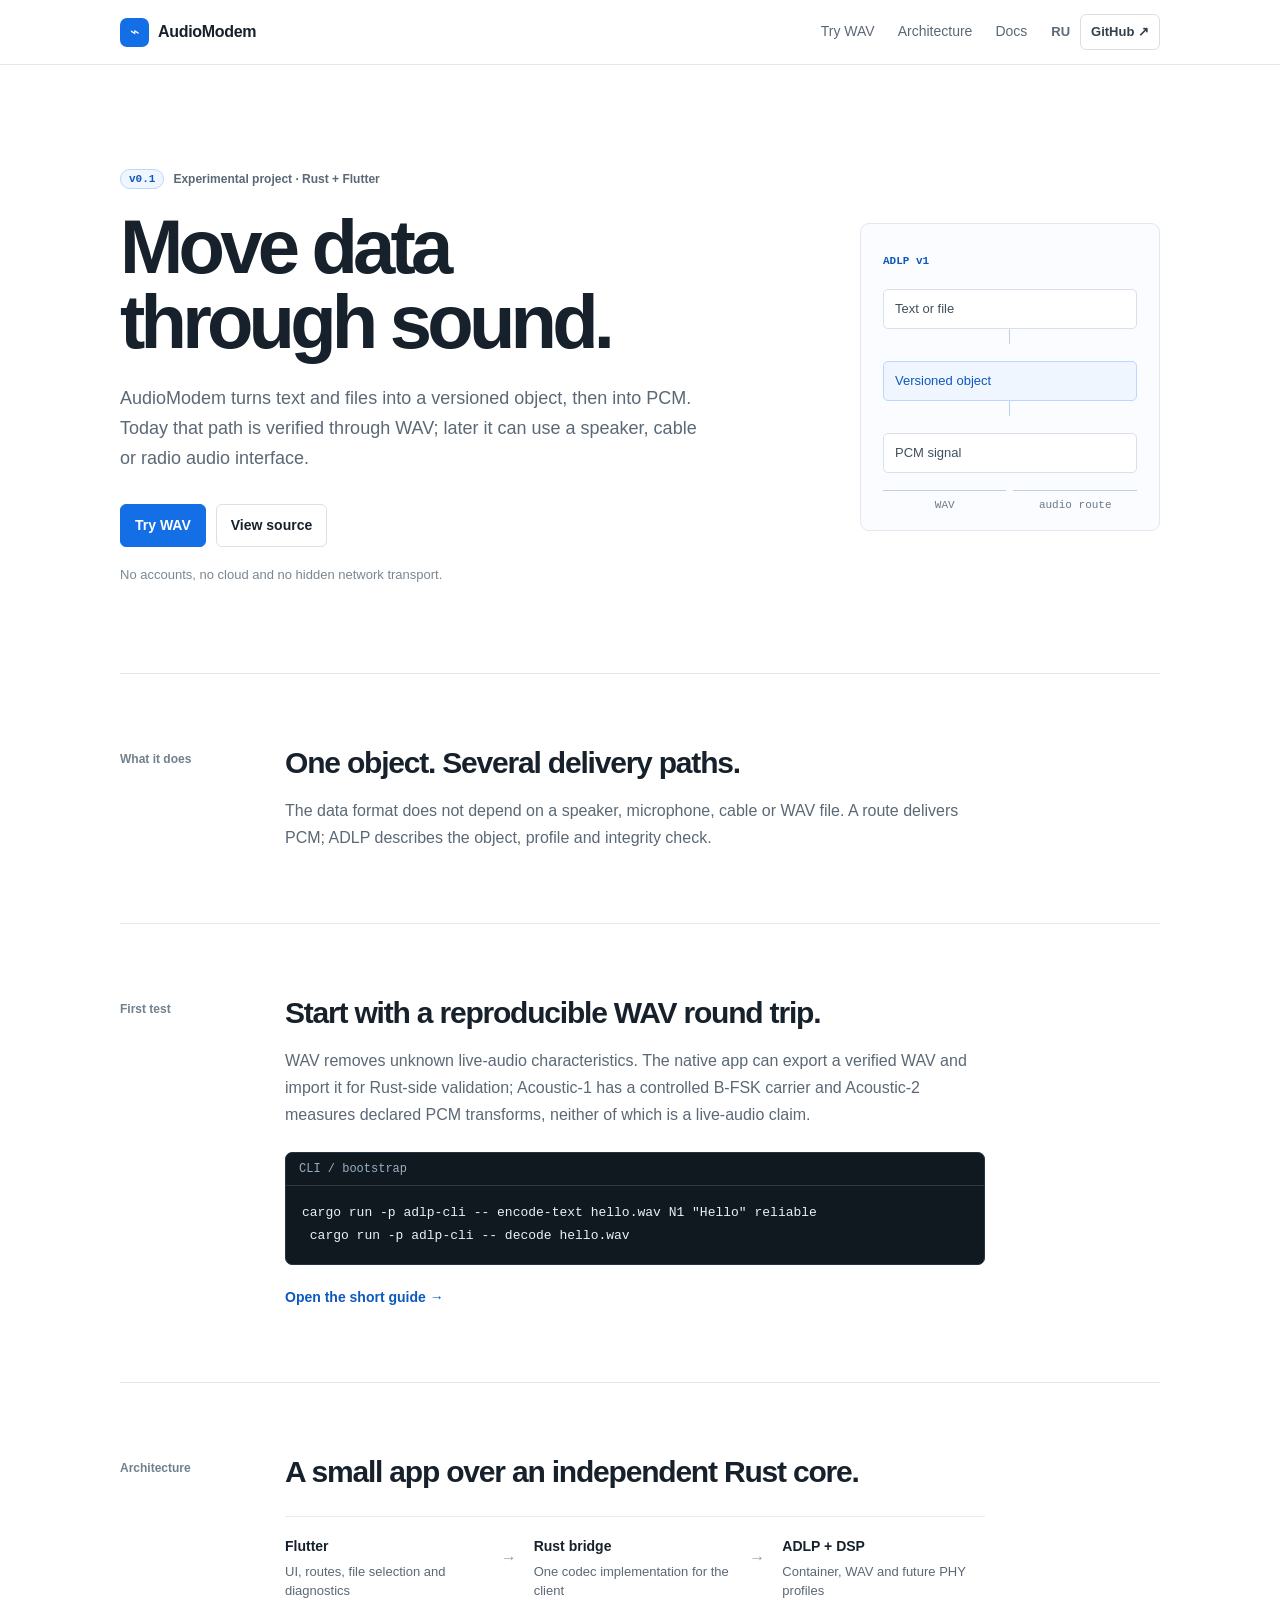
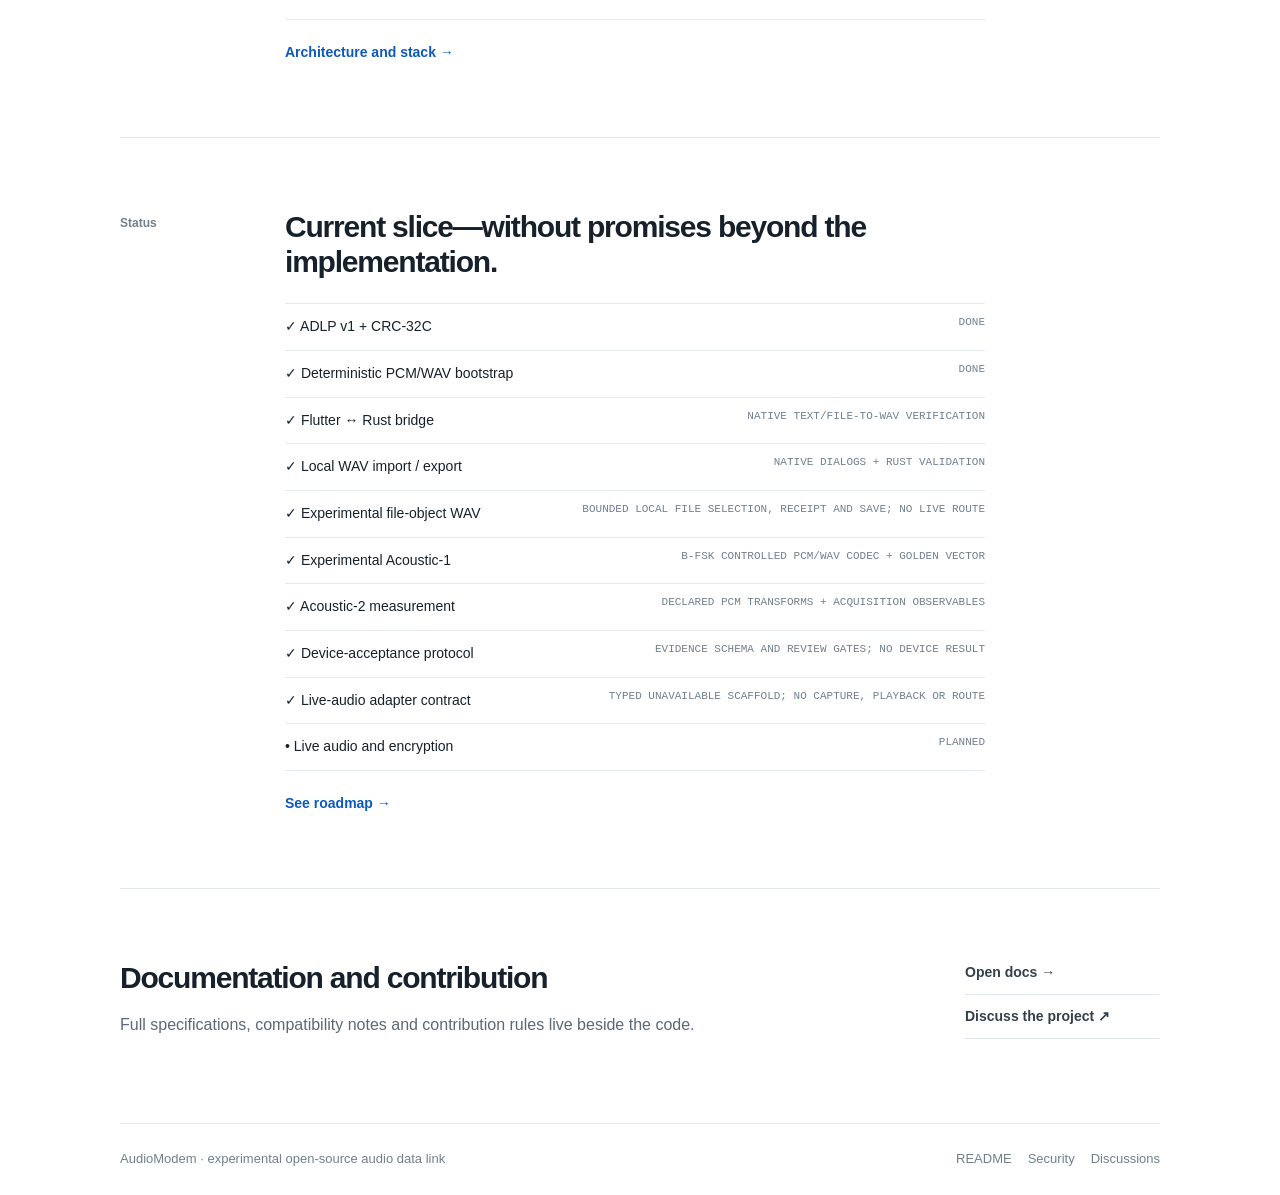
==== commit 34cff19c: "feat: add bounded file WAV workflow" ====
--- a/site/index.html
+++ b/site/index.html
@@ -15,7 +15,7 @@
       <section class="split" id="try"><p>First test</p><div><h2>Start with a reproducible WAV round trip.</h2><p>WAV removes unknown live-audio characteristics. The native app can export a verified WAV and import it for Rust-side validation; Acoustic-1 has a controlled B-FSK carrier and Acoustic-2 measures declared PCM transforms, neither of which is a live-audio claim.</p><pre><small>CLI / bootstrap</small><code>cargo run -p adlp-cli -- encode-text hello.wav N1 "Hello" reliable
  cargo run -p adlp-cli -- decode hello.wav</code></pre><a class="text-link" href="https://github.com/matveyb9/AudioModem/blob/main/docs/guides/getting-started.md">Open the short guide →</a></div></section>
       <section class="split" id="architecture"><p>Architecture</p><div><h2>A small app over an independent Rust core.</h2><div class="flow"><div><b>Flutter</b><span>UI, routes, file selection and diagnostics</span></div><strong>→</strong><div><b>Rust bridge</b><span>One codec implementation for the client</span></div><strong>→</strong><div><b>ADLP + DSP</b><span>Container, WAV and future PHY profiles</span></div></div><a class="text-link" href="https://github.com/matveyb9/AudioModem/blob/main/docs/README.md">Architecture and stack →</a></div></section>
-      <section class="split"><p>Status</p><div><h2>Current slice—without promises beyond the implementation.</h2><dl><div><dt>✓ ADLP v1 + CRC-32C</dt><dd>done</dd></div><div><dt>✓ Deterministic PCM/WAV bootstrap</dt><dd>done</dd></div><div><dt>✓ Flutter ↔ Rust bridge</dt><dd>native text-to-WAV verification</dd></div><div><dt>✓ Local WAV import / export</dt><dd>native file dialogs + Rust validation</dd></div><div><dt>✓ Experimental Acoustic-1</dt><dd>B-FSK controlled PCM/WAV codec + golden vector</dd></div><div><dt>✓ Acoustic-2 measurement</dt><dd>declared PCM transforms + acquisition observables</dd></div><div><dt>✓ Device-acceptance protocol</dt><dd>evidence schema and review gates; no device result</dd></div><div><dt>✓ Live-audio adapter contract</dt><dd>typed unavailable scaffold; no capture, playback or route</dd></div><div><dt>• Live audio and encryption</dt><dd>planned</dd></div></dl><a class="text-link" href="https://github.com/matveyb9/AudioModem/blob/main/docs/roadmap.md">See roadmap →</a></div></section>
+      <section class="split"><p>Status</p><div><h2>Current slice—without promises beyond the implementation.</h2><dl><div><dt>✓ ADLP v1 + CRC-32C</dt><dd>done</dd></div><div><dt>✓ Deterministic PCM/WAV bootstrap</dt><dd>done</dd></div><div><dt>✓ Flutter ↔ Rust bridge</dt><dd>native text/file-to-WAV verification</dd></div><div><dt>✓ Local WAV import / export</dt><dd>native dialogs + Rust validation</dd></div><div><dt>✓ Experimental file-object WAV</dt><dd>bounded local file selection, receipt and save; no live route</dd></div><div><dt>✓ Experimental Acoustic-1</dt><dd>B-FSK controlled PCM/WAV codec + golden vector</dd></div><div><dt>✓ Acoustic-2 measurement</dt><dd>declared PCM transforms + acquisition observables</dd></div><div><dt>✓ Device-acceptance protocol</dt><dd>evidence schema and review gates; no device result</dd></div><div><dt>✓ Live-audio adapter contract</dt><dd>typed unavailable scaffold; no capture, playback or route</dd></div><div><dt>• Live audio and encryption</dt><dd>planned</dd></div></dl><a class="text-link" href="https://github.com/matveyb9/AudioModem/blob/main/docs/roadmap.md">See roadmap →</a></div></section>
       <section class="links"><div><h2>Documentation and contribution</h2><p>Full specifications, compatibility notes and contribution rules live beside the code.</p></div><div><a href="https://github.com/matveyb9/AudioModem/tree/main/docs">Open docs →</a><a href="https://github.com/matveyb9/AudioModem/discussions">Discuss the project ↗</a></div></section>
     </main>
     <footer><span>AudioModem · experimental open-source audio data link</span><span><a href="https://github.com/matveyb9/AudioModem/blob/main/README.md">README</a><a href="https://github.com/matveyb9/AudioModem/blob/main/SECURITY.md">Security</a><a href="https://github.com/matveyb9/AudioModem/discussions">Discussions</a></span></footer>
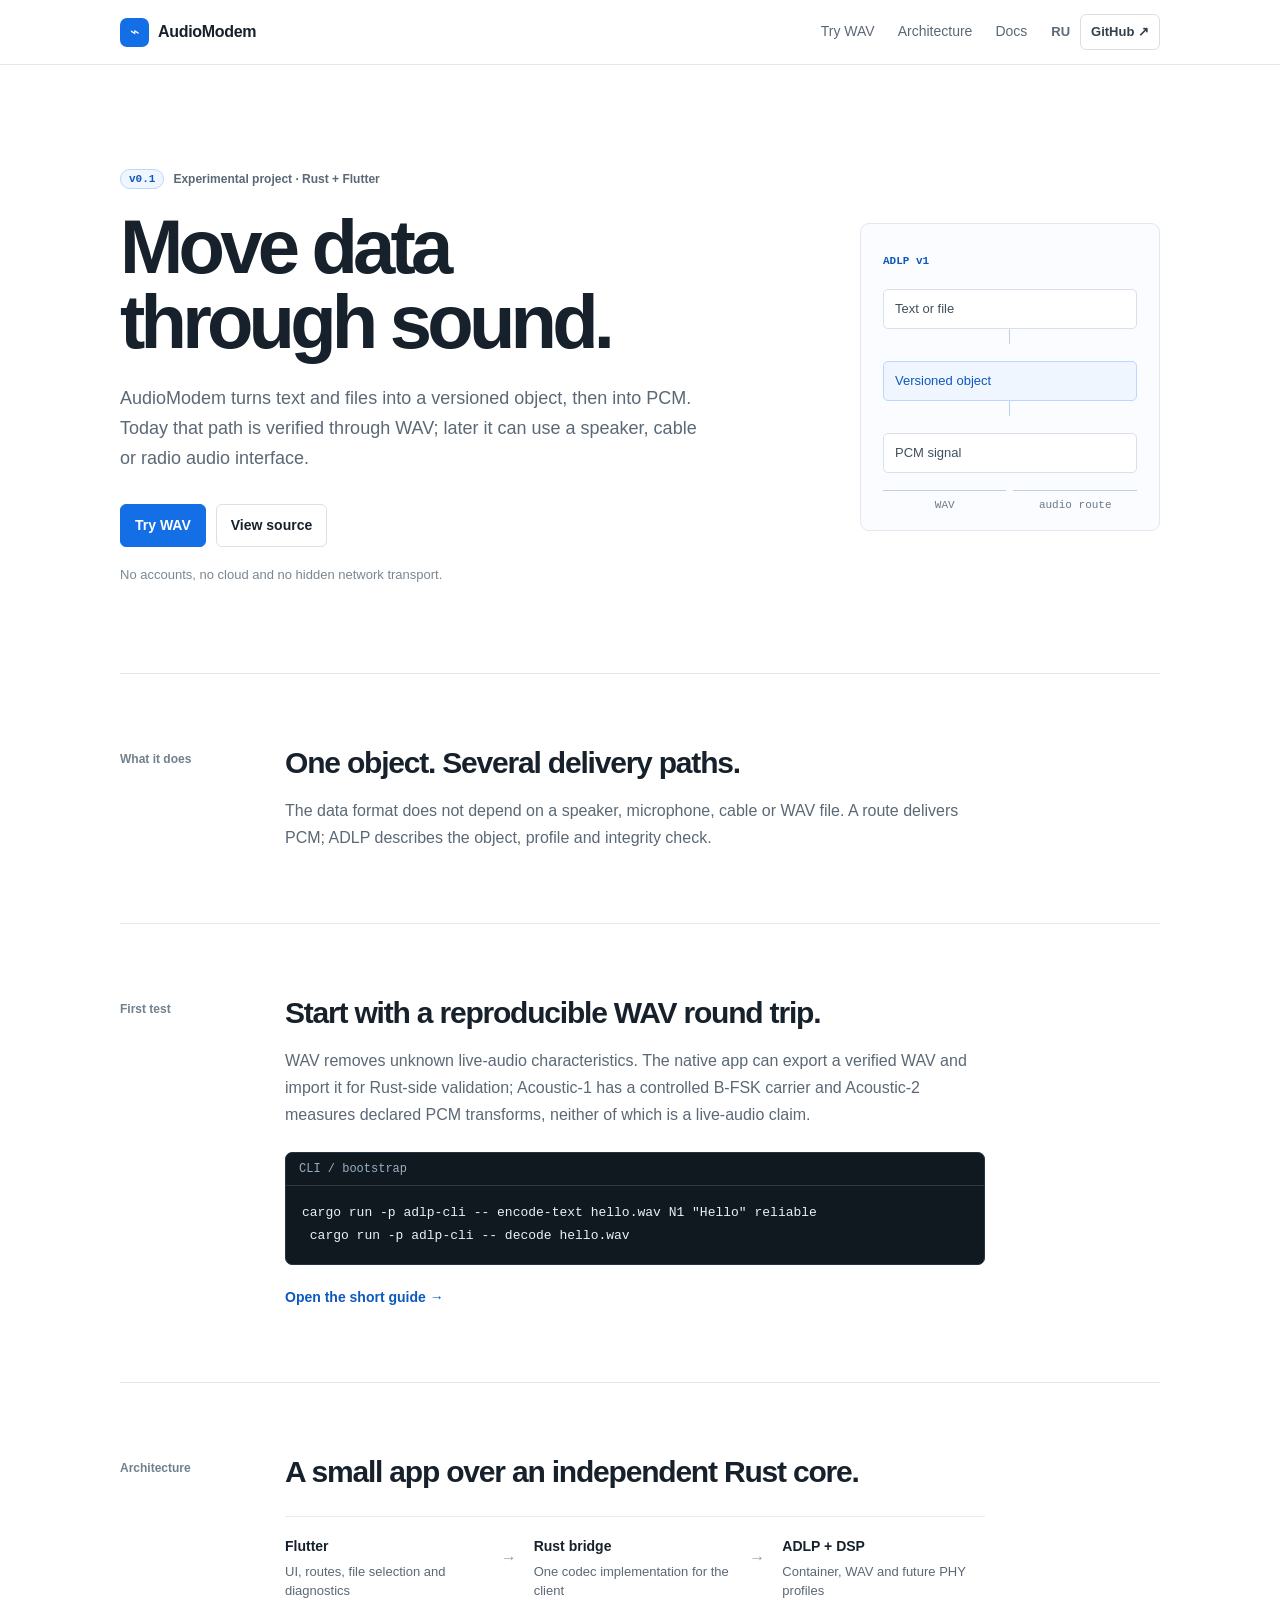
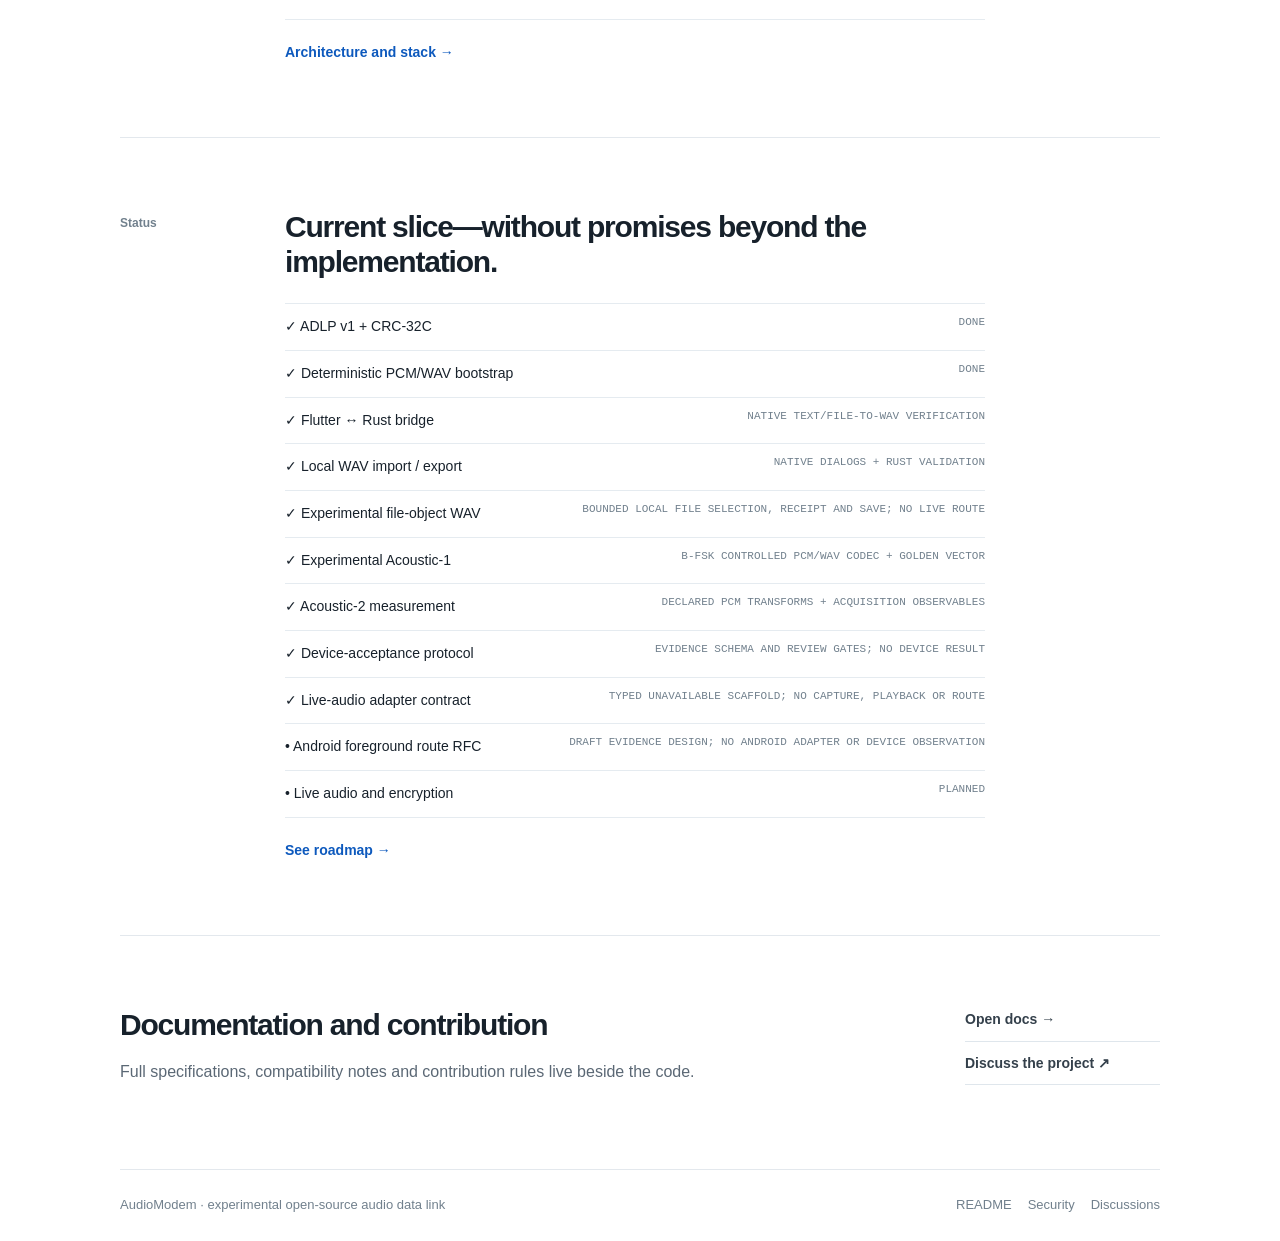
==== commit e81df297: "docs: define Android live-audio route design" ====
--- a/site/index.html
+++ b/site/index.html
@@ -15,7 +15,7 @@
       <section class="split" id="try"><p>First test</p><div><h2>Start with a reproducible WAV round trip.</h2><p>WAV removes unknown live-audio characteristics. The native app can export a verified WAV and import it for Rust-side validation; Acoustic-1 has a controlled B-FSK carrier and Acoustic-2 measures declared PCM transforms, neither of which is a live-audio claim.</p><pre><small>CLI / bootstrap</small><code>cargo run -p adlp-cli -- encode-text hello.wav N1 "Hello" reliable
  cargo run -p adlp-cli -- decode hello.wav</code></pre><a class="text-link" href="https://github.com/matveyb9/AudioModem/blob/main/docs/guides/getting-started.md">Open the short guide →</a></div></section>
       <section class="split" id="architecture"><p>Architecture</p><div><h2>A small app over an independent Rust core.</h2><div class="flow"><div><b>Flutter</b><span>UI, routes, file selection and diagnostics</span></div><strong>→</strong><div><b>Rust bridge</b><span>One codec implementation for the client</span></div><strong>→</strong><div><b>ADLP + DSP</b><span>Container, WAV and future PHY profiles</span></div></div><a class="text-link" href="https://github.com/matveyb9/AudioModem/blob/main/docs/README.md">Architecture and stack →</a></div></section>
-      <section class="split"><p>Status</p><div><h2>Current slice—without promises beyond the implementation.</h2><dl><div><dt>✓ ADLP v1 + CRC-32C</dt><dd>done</dd></div><div><dt>✓ Deterministic PCM/WAV bootstrap</dt><dd>done</dd></div><div><dt>✓ Flutter ↔ Rust bridge</dt><dd>native text/file-to-WAV verification</dd></div><div><dt>✓ Local WAV import / export</dt><dd>native dialogs + Rust validation</dd></div><div><dt>✓ Experimental file-object WAV</dt><dd>bounded local file selection, receipt and save; no live route</dd></div><div><dt>✓ Experimental Acoustic-1</dt><dd>B-FSK controlled PCM/WAV codec + golden vector</dd></div><div><dt>✓ Acoustic-2 measurement</dt><dd>declared PCM transforms + acquisition observables</dd></div><div><dt>✓ Device-acceptance protocol</dt><dd>evidence schema and review gates; no device result</dd></div><div><dt>✓ Live-audio adapter contract</dt><dd>typed unavailable scaffold; no capture, playback or route</dd></div><div><dt>• Live audio and encryption</dt><dd>planned</dd></div></dl><a class="text-link" href="https://github.com/matveyb9/AudioModem/blob/main/docs/roadmap.md">See roadmap →</a></div></section>
+      <section class="split"><p>Status</p><div><h2>Current slice—without promises beyond the implementation.</h2><dl><div><dt>✓ ADLP v1 + CRC-32C</dt><dd>done</dd></div><div><dt>✓ Deterministic PCM/WAV bootstrap</dt><dd>done</dd></div><div><dt>✓ Flutter ↔ Rust bridge</dt><dd>native text/file-to-WAV verification</dd></div><div><dt>✓ Local WAV import / export</dt><dd>native dialogs + Rust validation</dd></div><div><dt>✓ Experimental file-object WAV</dt><dd>bounded local file selection, receipt and save; no live route</dd></div><div><dt>✓ Experimental Acoustic-1</dt><dd>B-FSK controlled PCM/WAV codec + golden vector</dd></div><div><dt>✓ Acoustic-2 measurement</dt><dd>declared PCM transforms + acquisition observables</dd></div><div><dt>✓ Device-acceptance protocol</dt><dd>evidence schema and review gates; no device result</dd></div><div><dt>✓ Live-audio adapter contract</dt><dd>typed unavailable scaffold; no capture, playback or route</dd></div><div><dt>• Android foreground route RFC</dt><dd>draft evidence design; no Android adapter or device observation</dd></div><div><dt>• Live audio and encryption</dt><dd>planned</dd></div></dl><a class="text-link" href="https://github.com/matveyb9/AudioModem/blob/main/docs/roadmap.md">See roadmap →</a></div></section>
       <section class="links"><div><h2>Documentation and contribution</h2><p>Full specifications, compatibility notes and contribution rules live beside the code.</p></div><div><a href="https://github.com/matveyb9/AudioModem/tree/main/docs">Open docs →</a><a href="https://github.com/matveyb9/AudioModem/discussions">Discuss the project ↗</a></div></section>
     </main>
     <footer><span>AudioModem · experimental open-source audio data link</span><span><a href="https://github.com/matveyb9/AudioModem/blob/main/README.md">README</a><a href="https://github.com/matveyb9/AudioModem/blob/main/SECURITY.md">Security</a><a href="https://github.com/matveyb9/AudioModem/discussions">Discussions</a></span></footer>
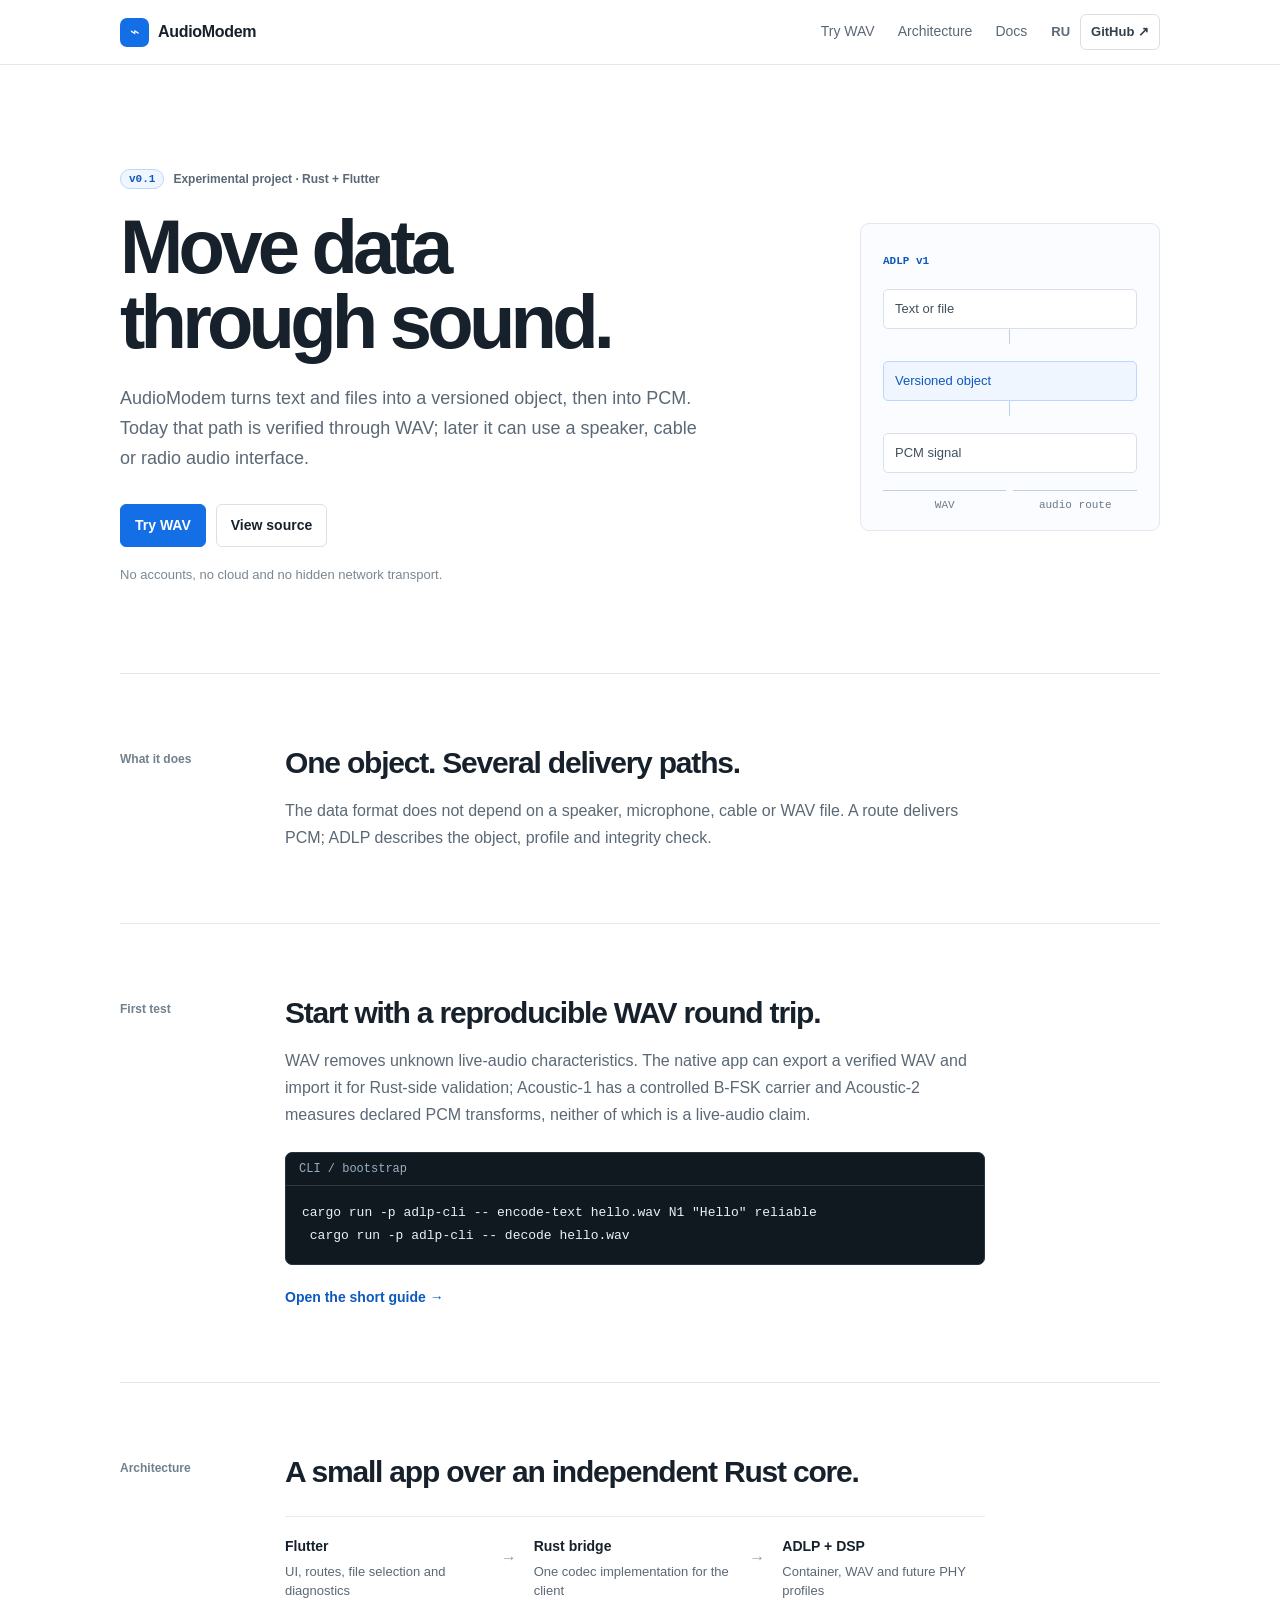
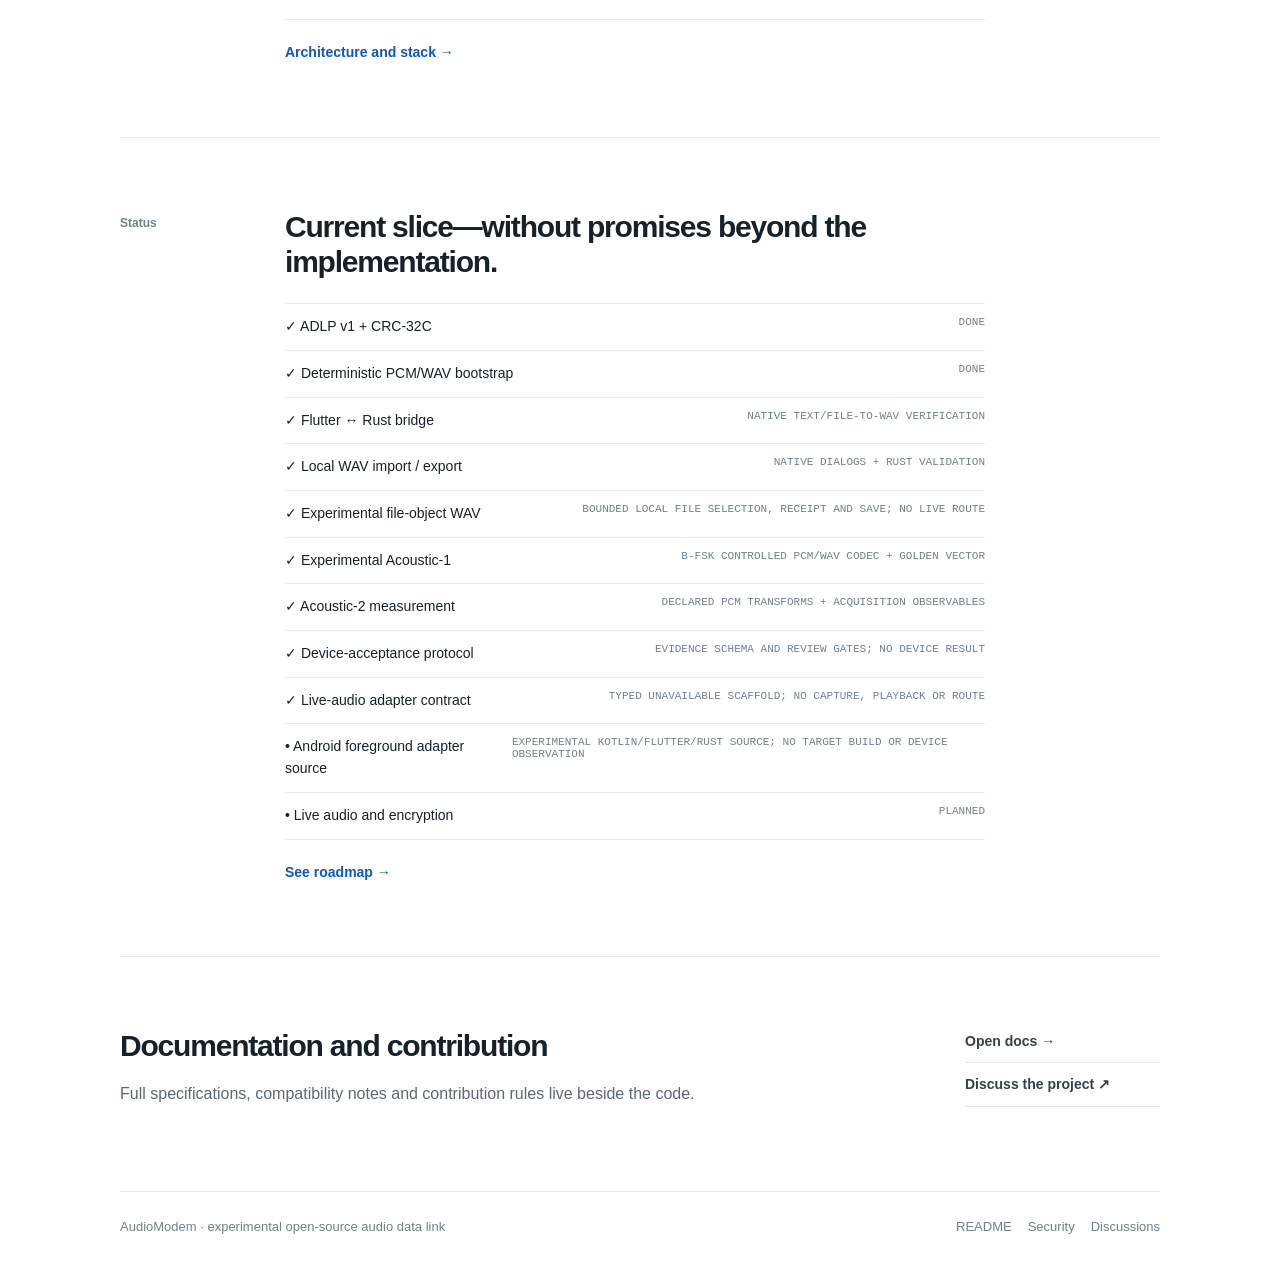
==== commit 6a464458: "feat: add experimental Android live-audio source" ====
--- a/site/index.html
+++ b/site/index.html
@@ -15,7 +15,7 @@
       <section class="split" id="try"><p>First test</p><div><h2>Start with a reproducible WAV round trip.</h2><p>WAV removes unknown live-audio characteristics. The native app can export a verified WAV and import it for Rust-side validation; Acoustic-1 has a controlled B-FSK carrier and Acoustic-2 measures declared PCM transforms, neither of which is a live-audio claim.</p><pre><small>CLI / bootstrap</small><code>cargo run -p adlp-cli -- encode-text hello.wav N1 "Hello" reliable
  cargo run -p adlp-cli -- decode hello.wav</code></pre><a class="text-link" href="https://github.com/matveyb9/AudioModem/blob/main/docs/guides/getting-started.md">Open the short guide →</a></div></section>
       <section class="split" id="architecture"><p>Architecture</p><div><h2>A small app over an independent Rust core.</h2><div class="flow"><div><b>Flutter</b><span>UI, routes, file selection and diagnostics</span></div><strong>→</strong><div><b>Rust bridge</b><span>One codec implementation for the client</span></div><strong>→</strong><div><b>ADLP + DSP</b><span>Container, WAV and future PHY profiles</span></div></div><a class="text-link" href="https://github.com/matveyb9/AudioModem/blob/main/docs/README.md">Architecture and stack →</a></div></section>
-      <section class="split"><p>Status</p><div><h2>Current slice—without promises beyond the implementation.</h2><dl><div><dt>✓ ADLP v1 + CRC-32C</dt><dd>done</dd></div><div><dt>✓ Deterministic PCM/WAV bootstrap</dt><dd>done</dd></div><div><dt>✓ Flutter ↔ Rust bridge</dt><dd>native text/file-to-WAV verification</dd></div><div><dt>✓ Local WAV import / export</dt><dd>native dialogs + Rust validation</dd></div><div><dt>✓ Experimental file-object WAV</dt><dd>bounded local file selection, receipt and save; no live route</dd></div><div><dt>✓ Experimental Acoustic-1</dt><dd>B-FSK controlled PCM/WAV codec + golden vector</dd></div><div><dt>✓ Acoustic-2 measurement</dt><dd>declared PCM transforms + acquisition observables</dd></div><div><dt>✓ Device-acceptance protocol</dt><dd>evidence schema and review gates; no device result</dd></div><div><dt>✓ Live-audio adapter contract</dt><dd>typed unavailable scaffold; no capture, playback or route</dd></div><div><dt>• Android foreground route RFC</dt><dd>draft evidence design; no Android adapter or device observation</dd></div><div><dt>• Live audio and encryption</dt><dd>planned</dd></div></dl><a class="text-link" href="https://github.com/matveyb9/AudioModem/blob/main/docs/roadmap.md">See roadmap →</a></div></section>
+      <section class="split"><p>Status</p><div><h2>Current slice—without promises beyond the implementation.</h2><dl><div><dt>✓ ADLP v1 + CRC-32C</dt><dd>done</dd></div><div><dt>✓ Deterministic PCM/WAV bootstrap</dt><dd>done</dd></div><div><dt>✓ Flutter ↔ Rust bridge</dt><dd>native text/file-to-WAV verification</dd></div><div><dt>✓ Local WAV import / export</dt><dd>native dialogs + Rust validation</dd></div><div><dt>✓ Experimental file-object WAV</dt><dd>bounded local file selection, receipt and save; no live route</dd></div><div><dt>✓ Experimental Acoustic-1</dt><dd>B-FSK controlled PCM/WAV codec + golden vector</dd></div><div><dt>✓ Acoustic-2 measurement</dt><dd>declared PCM transforms + acquisition observables</dd></div><div><dt>✓ Device-acceptance protocol</dt><dd>evidence schema and review gates; no device result</dd></div><div><dt>✓ Live-audio adapter contract</dt><dd>typed unavailable scaffold; no capture, playback or route</dd></div><div><dt>• Android foreground adapter source</dt><dd>experimental Kotlin/Flutter/Rust source; no target build or device observation</dd></div><div><dt>• Live audio and encryption</dt><dd>planned</dd></div></dl><a class="text-link" href="https://github.com/matveyb9/AudioModem/blob/main/docs/roadmap.md">See roadmap →</a></div></section>
       <section class="links"><div><h2>Documentation and contribution</h2><p>Full specifications, compatibility notes and contribution rules live beside the code.</p></div><div><a href="https://github.com/matveyb9/AudioModem/tree/main/docs">Open docs →</a><a href="https://github.com/matveyb9/AudioModem/discussions">Discuss the project ↗</a></div></section>
     </main>
     <footer><span>AudioModem · experimental open-source audio data link</span><span><a href="https://github.com/matveyb9/AudioModem/blob/main/README.md">README</a><a href="https://github.com/matveyb9/AudioModem/blob/main/SECURITY.md">Security</a><a href="https://github.com/matveyb9/AudioModem/discussions">Discussions</a></span></footer>
